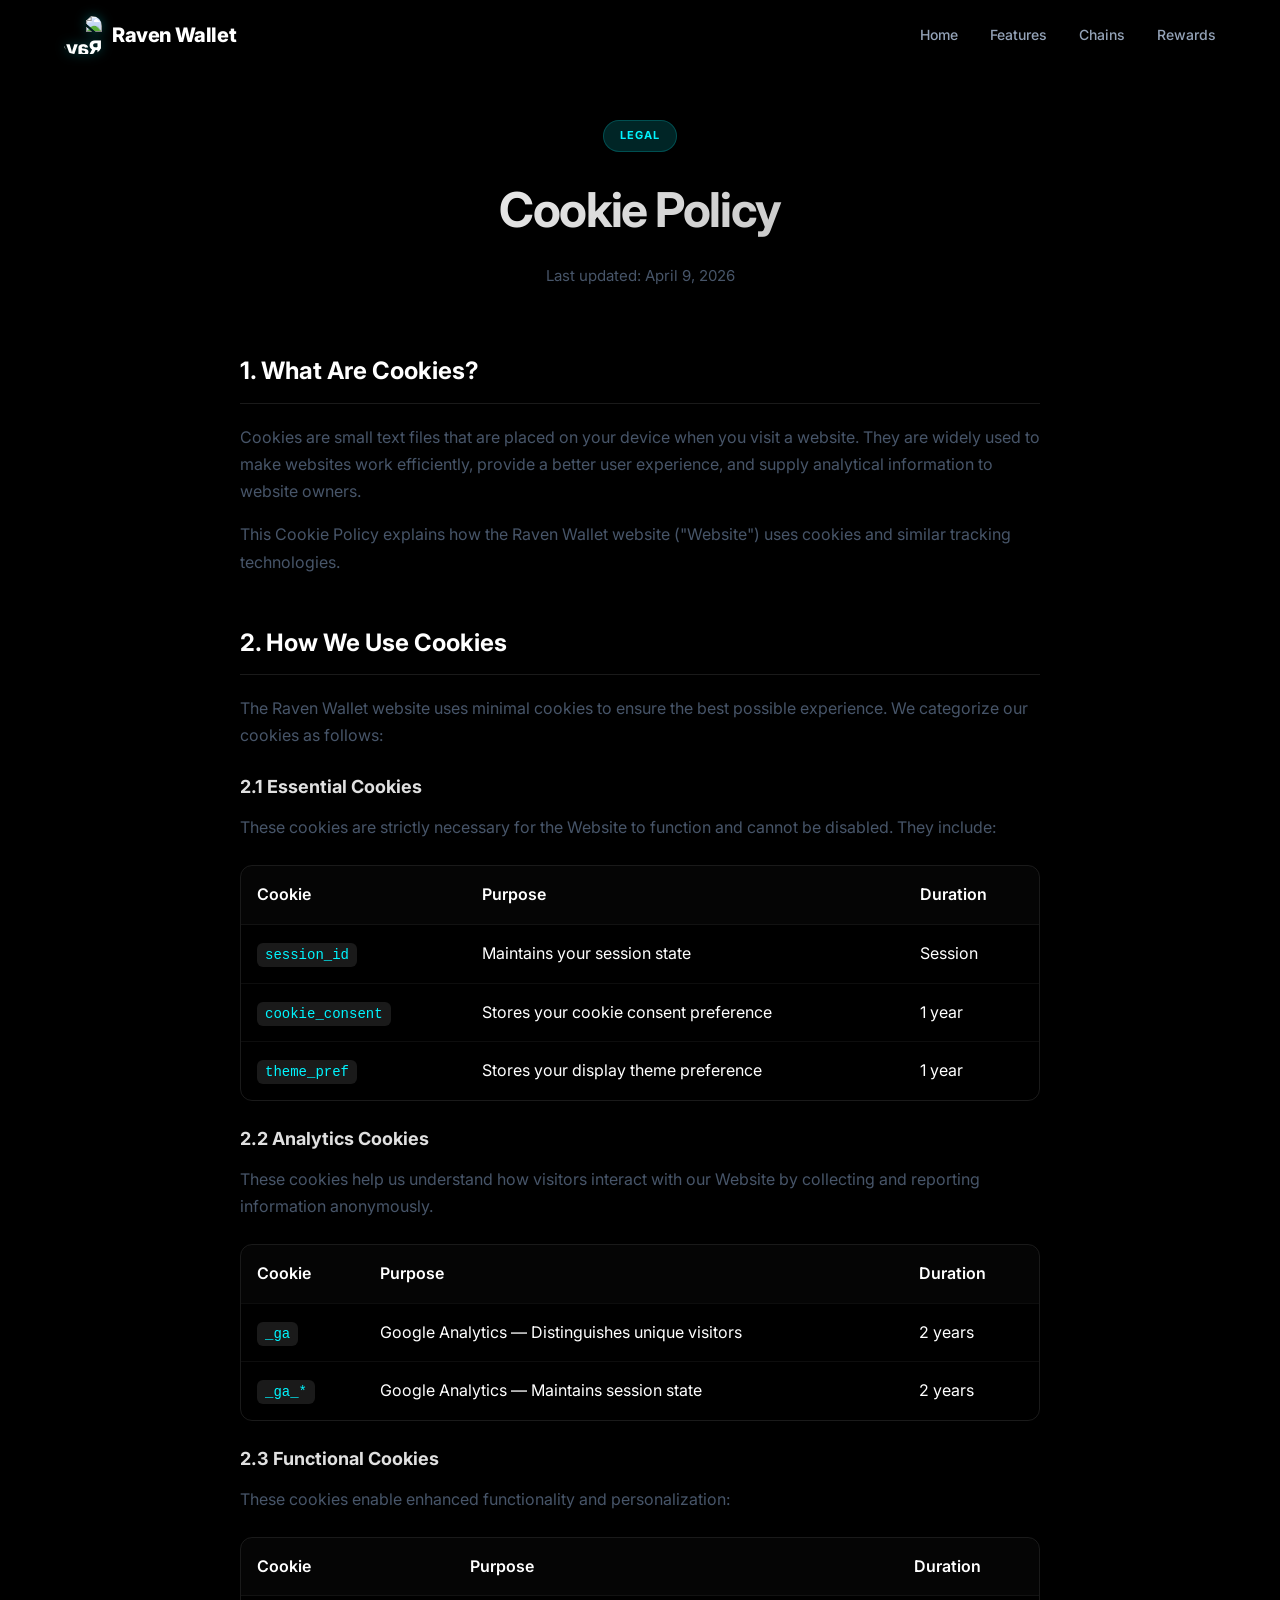
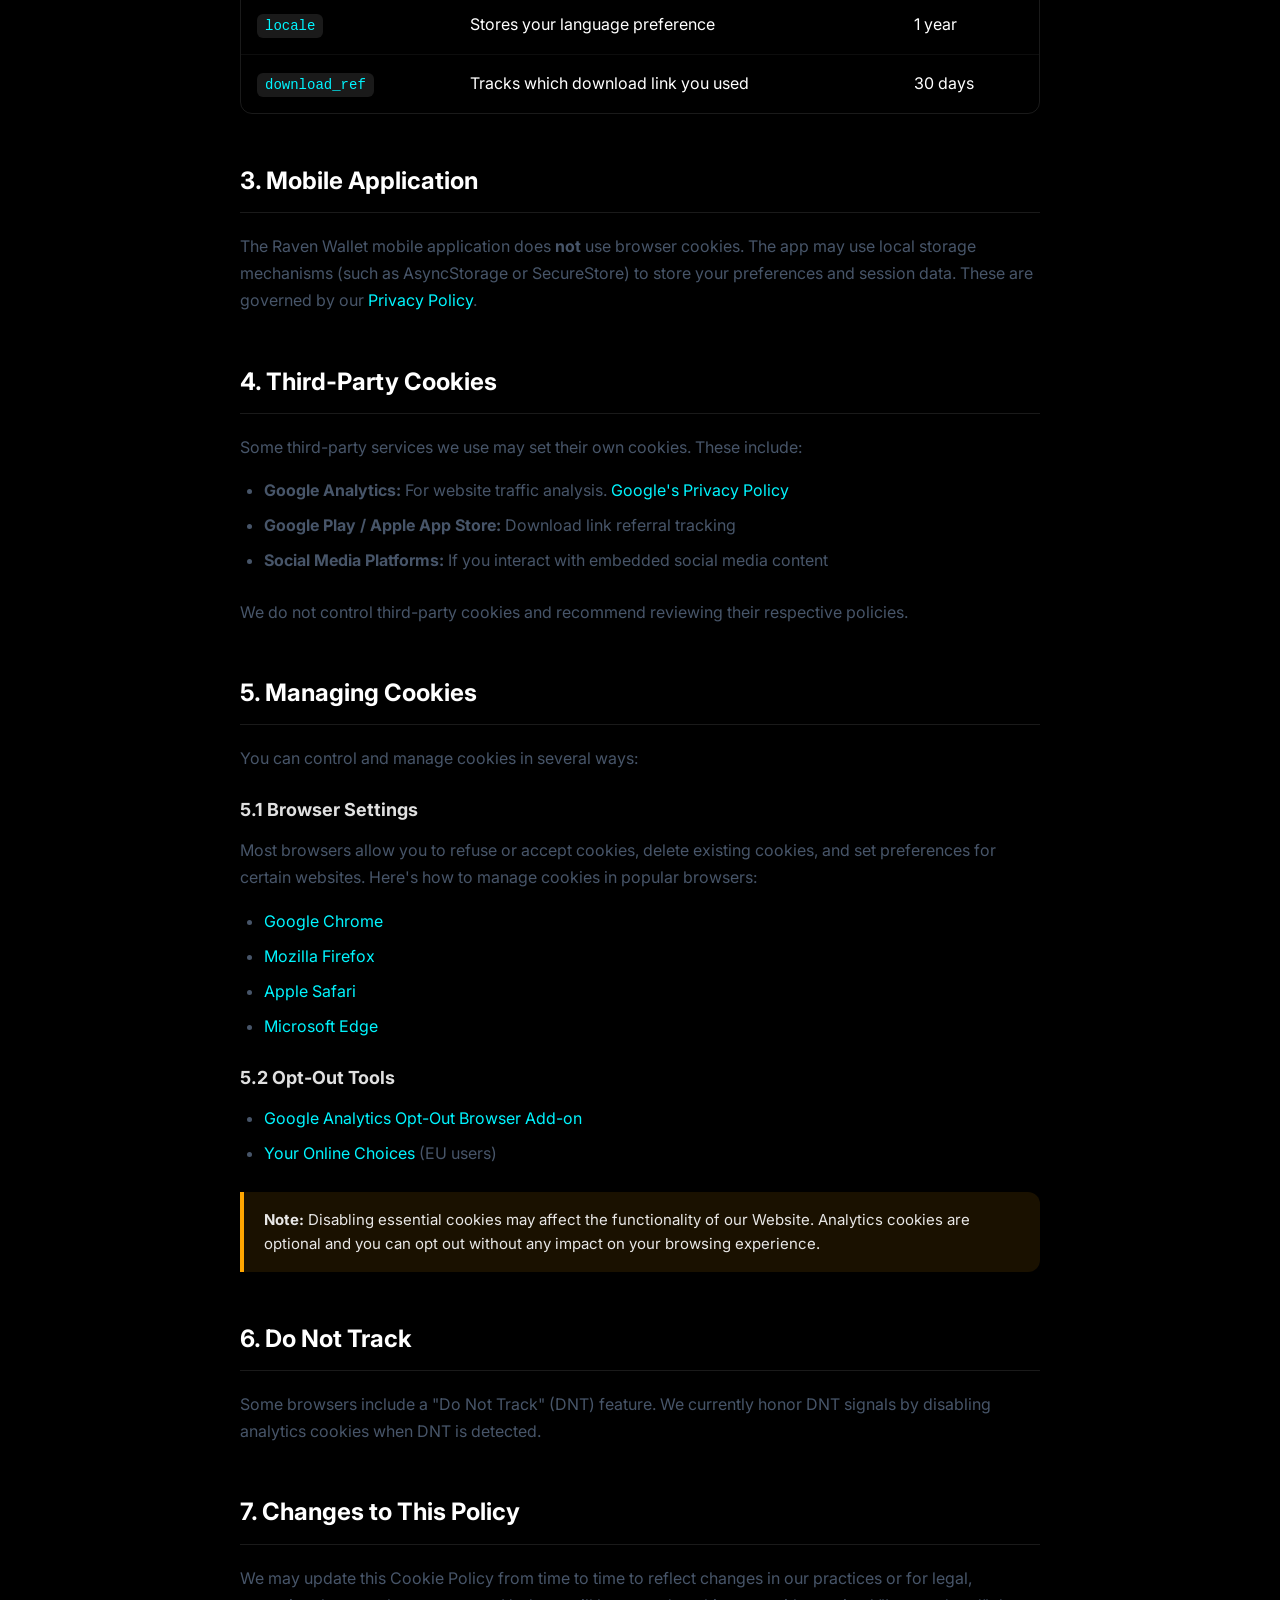
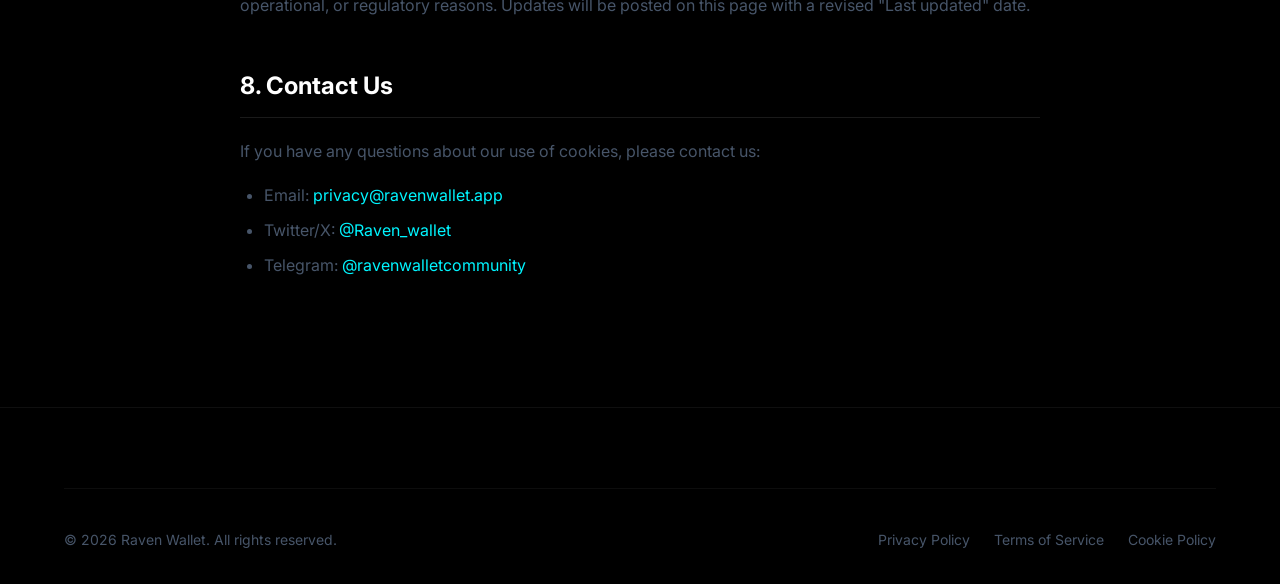
==== cookie-policy.html @ b2c4804b "site" ====
<!DOCTYPE html>
<html lang="en">
<head>
    <meta charset="UTF-8">
    <meta name="viewport" content="width=device-width, initial-scale=1.0">
    <title>Cookie Policy — Raven Wallet</title>
    <meta name="description" content="Raven Wallet Cookie Policy. Learn about how our website uses cookies and similar technologies.">
    <link rel="icon" type="image/png" href="../Raven-Wallet/assets/images/raven-app-icon.png">
    <link rel="preconnect" href="https://fonts.googleapis.com">
    <link rel="preconnect" href="https://fonts.gstatic.com" crossorigin>
    <link href="https://fonts.googleapis.com/css2?family=Inter:wght@300;400;500;600;700;800;900&display=swap" rel="stylesheet">
    <link rel="stylesheet" href="style.css">
    <link rel="stylesheet" href="legal.css">
</head>
<body>
    <nav class="nav" id="nav">
        <div class="nav-container">
            <a href="index.html" class="nav-logo">
                <img src="../Raven-Wallet/assets/images/Ravenlogo.png" alt="Raven Wallet" class="nav-logo-img">
                <span>Raven Wallet</span>
            </a>
            <div class="nav-links">
                <a href="index.html">Home</a>
                <a href="index.html#features">Features</a>
                <a href="index.html#chains">Chains</a>
                <a href="index.html#rewards">Rewards</a>
            </div>
        </div>
    </nav>

    <main class="legal-page">
        <div class="legal-container">
            <div class="legal-header">
                <span class="section-chip">LEGAL</span>
                <h1>Cookie Policy</h1>
                <p class="legal-date">Last updated: April 9, 2026</p>
            </div>

            <div class="legal-content">
                <section>
                    <h2>1. What Are Cookies?</h2>
                    <p>Cookies are small text files that are placed on your device when you visit a website. They are widely used to make websites work efficiently, provide a better user experience, and supply analytical information to website owners.</p>
                    <p>This Cookie Policy explains how the Raven Wallet website ("Website") uses cookies and similar tracking technologies.</p>
                </section>

                <section>
                    <h2>2. How We Use Cookies</h2>
                    <p>The Raven Wallet website uses minimal cookies to ensure the best possible experience. We categorize our cookies as follows:</p>

                    <h3>2.1 Essential Cookies</h3>
                    <p>These cookies are strictly necessary for the Website to function and cannot be disabled. They include:</p>
                    <div class="cookie-table">
                        <table>
                            <thead>
                                <tr>
                                    <th>Cookie</th>
                                    <th>Purpose</th>
                                    <th>Duration</th>
                                </tr>
                            </thead>
                            <tbody>
                                <tr>
                                    <td><code>session_id</code></td>
                                    <td>Maintains your session state</td>
                                    <td>Session</td>
                                </tr>
                                <tr>
                                    <td><code>cookie_consent</code></td>
                                    <td>Stores your cookie consent preference</td>
                                    <td>1 year</td>
                                </tr>
                                <tr>
                                    <td><code>theme_pref</code></td>
                                    <td>Stores your display theme preference</td>
                                    <td>1 year</td>
                                </tr>
                            </tbody>
                        </table>
                    </div>

                    <h3>2.2 Analytics Cookies</h3>
                    <p>These cookies help us understand how visitors interact with our Website by collecting and reporting information anonymously.</p>
                    <div class="cookie-table">
                        <table>
                            <thead>
                                <tr>
                                    <th>Cookie</th>
                                    <th>Purpose</th>
                                    <th>Duration</th>
                                </tr>
                            </thead>
                            <tbody>
                                <tr>
                                    <td><code>_ga</code></td>
                                    <td>Google Analytics — Distinguishes unique visitors</td>
                                    <td>2 years</td>
                                </tr>
                                <tr>
                                    <td><code>_ga_*</code></td>
                                    <td>Google Analytics — Maintains session state</td>
                                    <td>2 years</td>
                                </tr>
                            </tbody>
                        </table>
                    </div>

                    <h3>2.3 Functional Cookies</h3>
                    <p>These cookies enable enhanced functionality and personalization:</p>
                    <div class="cookie-table">
                        <table>
                            <thead>
                                <tr>
                                    <th>Cookie</th>
                                    <th>Purpose</th>
                                    <th>Duration</th>
                                </tr>
                            </thead>
                            <tbody>
                                <tr>
                                    <td><code>locale</code></td>
                                    <td>Stores your language preference</td>
                                    <td>1 year</td>
                                </tr>
                                <tr>
                                    <td><code>download_ref</code></td>
                                    <td>Tracks which download link you used</td>
                                    <td>30 days</td>
                                </tr>
                            </tbody>
                        </table>
                    </div>
                </section>

                <section>
                    <h2>3. Mobile Application</h2>
                    <p>The Raven Wallet mobile application does <strong>not</strong> use browser cookies. The app may use local storage mechanisms (such as AsyncStorage or SecureStore) to store your preferences and session data. These are governed by our <a href="privacy-policy.html">Privacy Policy</a>.</p>
                </section>

                <section>
                    <h2>4. Third-Party Cookies</h2>
                    <p>Some third-party services we use may set their own cookies. These include:</p>
                    <ul>
                        <li><strong>Google Analytics:</strong> For website traffic analysis. <a href="https://policies.google.com/privacy" target="_blank" rel="noopener">Google's Privacy Policy</a></li>
                        <li><strong>Google Play / Apple App Store:</strong> Download link referral tracking</li>
                        <li><strong>Social Media Platforms:</strong> If you interact with embedded social media content</li>
                    </ul>
                    <p>We do not control third-party cookies and recommend reviewing their respective policies.</p>
                </section>

                <section>
                    <h2>5. Managing Cookies</h2>
                    <p>You can control and manage cookies in several ways:</p>

                    <h3>5.1 Browser Settings</h3>
                    <p>Most browsers allow you to refuse or accept cookies, delete existing cookies, and set preferences for certain websites. Here's how to manage cookies in popular browsers:</p>
                    <ul>
                        <li><a href="https://support.google.com/chrome/answer/95647" target="_blank" rel="noopener">Google Chrome</a></li>
                        <li><a href="https://support.mozilla.org/en-US/kb/cookies-information-websites-store-on-your-computer" target="_blank" rel="noopener">Mozilla Firefox</a></li>
                        <li><a href="https://support.apple.com/guide/safari/manage-cookies-sfri11471/mac" target="_blank" rel="noopener">Apple Safari</a></li>
                        <li><a href="https://support.microsoft.com/en-us/microsoft-edge/manage-cookies-in-microsoft-edge-168dab11-0753-043d-7c16-ede5947fc64d" target="_blank" rel="noopener">Microsoft Edge</a></li>
                    </ul>

                    <h3>5.2 Opt-Out Tools</h3>
                    <ul>
                        <li><a href="https://tools.google.com/dlpage/gaoptout" target="_blank" rel="noopener">Google Analytics Opt-Out Browser Add-on</a></li>
                        <li><a href="https://www.youronlinechoices.com/" target="_blank" rel="noopener">Your Online Choices</a> (EU users)</li>
                    </ul>

                    <div class="legal-warning">
                        <strong>Note:</strong> Disabling essential cookies may affect the functionality of our Website. Analytics cookies are optional and you can opt out without any impact on your browsing experience.
                    </div>
                </section>

                <section>
                    <h2>6. Do Not Track</h2>
                    <p>Some browsers include a "Do Not Track" (DNT) feature. We currently honor DNT signals by disabling analytics cookies when DNT is detected.</p>
                </section>

                <section>
                    <h2>7. Changes to This Policy</h2>
                    <p>We may update this Cookie Policy from time to time to reflect changes in our practices or for legal, operational, or regulatory reasons. Updates will be posted on this page with a revised "Last updated" date.</p>
                </section>

                <section>
                    <h2>8. Contact Us</h2>
                    <p>If you have any questions about our use of cookies, please contact us:</p>
                    <ul>
                        <li>Email: <a href="mailto:privacy@ravenwallet.app">privacy@ravenwallet.app</a></li>
                        <li>Twitter/X: <a href="https://x.com/Raven_wallet" target="_blank">@Raven_wallet</a></li>
                        <li>Telegram: <a href="https://t.me/ravenwalletcommunity" target="_blank">@ravenwalletcommunity</a></li>
                    </ul>
                </section>
            </div>
        </div>
    </main>

    <footer class="footer">
        <div class="section-container">
            <div class="legal-footer">
                <p>&copy; 2026 Raven Wallet. All rights reserved.</p>
                <div class="legal-footer-links">
                    <a href="privacy-policy.html">Privacy Policy</a>
                    <a href="terms-of-service.html">Terms of Service</a>
                    <a href="cookie-policy.html">Cookie Policy</a>
                </div>
            </div>
        </div>
    </footer>
</body>
</html>
---- style.css ----
/* ═══════════════════════════════════════════════════════════════
   RAVEN WALLET — Premium Website Stylesheet
   Theme: Cyber Raven (Obsidian + Neon Cyan)
   ═══════════════════════════════════════════════════════════════ */

/* ── DESIGN TOKENS ─────────────────────────────────────────── */
:root {
    --bg-void: #000000;
    --bg-obsidian: #050505;
    --bg-surface: #0B0B0C;
    --bg-card: rgba(15, 15, 15, 0.6);
    --bg-card-hover: rgba(20, 20, 22, 0.8);
    --primary: #00F5FF;
    --primary-dim: rgba(0, 245, 255, 0.15);
    --primary-glow: rgba(0, 245, 255, 0.4);
    --secondary: #A060FF;
    --secondary-dim: rgba(160, 96, 255, 0.15);
    --success: #00FFCC;
    --error: #FF0055;
    --warning: #FFCC00;
    --text-primary: #FFFFFF;
    --text-secondary: #94A3B8;
    --text-muted: #475569;
    --border: rgba(255, 255, 255, 0.06);
    --border-hover: rgba(255, 255, 255, 0.12);
    --border-primary: rgba(0, 245, 255, 0.2);
    --card-shadow: 0 20px 40px rgba(0, 0, 0, 0.4);
    --card-shadow-hover: 0 30px 60px rgba(0, 0, 0, 0.6);
    --radius-sm: 10px;
    --radius-md: 14px;
    --radius-lg: 18px;
    --radius-xl: 24px;
    --radius-2xl: 32px;
    --font: 'Inter', -apple-system, BlinkMacSystemFont, sans-serif;
    --transition: 0.4s cubic-bezier(0.16, 1, 0.3, 1);
    --transition-fast: 0.2s cubic-bezier(0.16, 1, 0.3, 1);
}

/* ── RESET & BASE ──────────────────────────────────────────── */
*, *::before, *::after {
    margin: 0;
    padding: 0;
    box-sizing: border-box;
}

html {
    scroll-behavior: smooth;
    font-size: 16px;
    -webkit-font-smoothing: antialiased;
    -moz-osx-font-smoothing: grayscale;
}

body {
    font-family: var(--font);
    background: var(--bg-void);
    color: var(--text-primary);
    overflow-x: hidden;
    line-height: 1.6;
}

a {
    color: inherit;
    text-decoration: none;
}

img {
    max-width: 100%;
    display: block;
}

/* ── UTILITIES ─────────────────────────────────────────────── */
.gradient-text {
    background: linear-gradient(135deg, var(--primary) 0%, var(--secondary) 100%);
    -webkit-background-clip: text;
    -webkit-text-fill-color: transparent;
    background-clip: text;
}

.section-container {
    max-width: 1200px;
    margin: 0 auto;
    padding: 0 24px;
}

/* ── BUTTONS ───────────────────────────────────────────────── */
.btn {
    display: inline-flex;
    align-items: center;
    gap: 10px;
    font-family: var(--font);
    font-weight: 600;
    border: none;
    cursor: pointer;
    transition: var(--transition);
    border-radius: var(--radius-lg);
    white-space: nowrap;
}

.btn-primary {
    background: linear-gradient(135deg, var(--primary), #00B2FF);
    color: #000;
    padding: 14px 28px;
    font-size: 15px;
    box-shadow: 0 0 20px rgba(0, 245, 255, 0.2), 0 4px 12px rgba(0, 0, 0, 0.3);
}
.btn-primary:hover {
    box-shadow: 0 0 40px rgba(0, 245, 255, 0.35), 0 8px 24px rgba(0, 0, 0, 0.4);
    transform: translateY(-2px);
}

.btn-ghost {
    background: rgba(255, 255, 255, 0.05);
    color: var(--text-primary);
    padding: 14px 28px;
    font-size: 15px;
    border: 1px solid var(--border);
}
.btn-ghost:hover {
    background: rgba(255, 255, 255, 0.1);
    border-color: var(--border-hover);
    transform: translateY(-2px);
}

.btn-lg { padding: 16px 32px; font-size: 16px; }
.btn-xl { padding: 18px 40px; font-size: 17px; border-radius: var(--radius-xl); }

/* ── STORE BADGES ─────────────────────────────────────────── */
.store-badge {
    display: inline-flex;
    position: relative;
    transition: var(--transition);
    border-radius: 12px;
    overflow: visible;
}
.store-badge:hover {
    transform: translateY(-3px);
    filter: brightness(1.1);
}
.store-badge-img {
    height: 52px;
    width: auto;
    border-radius: 8px;
}
.store-badge-img.store-badge-lg {
    height: 60px;
}
.store-badge-disabled {
    position: relative;
    opacity: 0.5;
    pointer-events: none;
}
.coming-soon-label {
    position: absolute;
    top: -10px;
    right: -10px;
    background: linear-gradient(135deg, var(--primary), var(--secondary));
    color: #000;
    font-size: 9px;
    font-weight: 800;
    letter-spacing: 0.05em;
    padding: 3px 8px;
    border-radius: 6px;
    white-space: nowrap;
    box-shadow: 0 2px 8px rgba(0, 245, 255, 0.3);
}

/* ── NAVIGATION ────────────────────────────────────────────── */
.nav {
    position: fixed;
    top: 0;
    left: 0;
    right: 0;
    z-index: 1000;
    padding: 16px 0;
    transition: var(--transition);
}
.nav.scrolled {
    background: rgba(5, 5, 5, 0.85);
    backdrop-filter: blur(20px);
    -webkit-backdrop-filter: blur(20px);
    border-bottom: 1px solid var(--border);
    padding: 12px 0;
}
.nav-container {
    max-width: 1200px;
    margin: 0 auto;
    padding: 0 24px;
    display: flex;
    align-items: center;
    justify-content: space-between;
}
.nav-logo {
    display: flex;
    align-items: center;
    gap: 10px;
    font-weight: 800;
    font-size: 20px;
    letter-spacing: -0.02em;
}
.testimonial-avatar {
    width: 44px;
    height: 44px;
    border-radius: 12px;
    background: linear-gradient(135deg, var(--primary), var(--secondary));
    display: flex;
    align-items: center;
    justify-content: center;
    font-weight: 700;
    font-size: 18px;
    flex-shrink: 0;
}
.testimonial-avatar-img {
    width: 44px;
    height: 44px;
    border-radius: 12px;
    object-fit: cover;
    flex-shrink: 0;
    border: 2px solid rgba(0, 245, 255, 0.2);
}
.nav-logo-icon {
    width: 36px;
    height: 36px;
    border-radius: 10px;
    background: linear-gradient(135deg, var(--primary), var(--secondary));
    display: flex;
    align-items: center;
    justify-content: center;
    font-weight: 900;
    font-size: 16px;
    color: #000;
}
.nav-links {
    display: flex;
    align-items: center;
    gap: 32px;
}
.nav-links a {
    font-size: 14px;
    font-weight: 500;
    color: var(--text-secondary);
    transition: var(--transition-fast);
    position: relative;
}
.nav-links a:hover {
    color: var(--text-primary);
}
.nav-links a::after {
    content: '';
    position: absolute;
    bottom: -4px;
    left: 0;
    width: 0;
    height: 2px;
    background: var(--primary);
    transition: var(--transition);
    border-radius: 1px;
}
.nav-links a:hover::after {
    width: 100%;
}
.nav-actions {
    display: flex;
    align-items: center;
    gap: 16px;
}
.nav-toggle {
    display: none;
    flex-direction: column;
    gap: 5px;
    background: none;
    border: none;
    cursor: pointer;
    padding: 4px;
}
.nav-toggle span {
    width: 22px;
    height: 2px;
    background: var(--text-primary);
    border-radius: 2px;
    transition: var(--transition-fast);
}

/* ── HERO ──────────────────────────────────────────────────── */
.hero {
    position: relative;
    min-height: 100vh;
    display: flex;
    align-items: center;
    padding: 120px 0 80px;
    overflow: hidden;
}
.hero-bg {
    position: absolute;
    inset: 0;
    pointer-events: none;
}
.hero-glow {
    position: absolute;
    border-radius: 50%;
    filter: blur(120px);
    animation: glow-pulse 6s ease-in-out infinite alternate;
}
.hero-glow-1 {
    width: 600px;
    height: 600px;
    background: rgba(0, 245, 255, 0.08);
    top: -200px;
    right: 10%;
}
.hero-glow-2 {
    width: 400px;
    height: 400px;
    background: rgba(160, 96, 255, 0.06);
    bottom: -100px;
    left: 10%;
    animation-delay: 3s;
}
.hero-grid {
    position: absolute;
    inset: 0;
    background-image:
        linear-gradient(rgba(255,255,255,0.02) 1px, transparent 1px),
        linear-gradient(90deg, rgba(255,255,255,0.02) 1px, transparent 1px);
    background-size: 60px 60px;
    mask-image: radial-gradient(ellipse 80% 60% at 50% 40%, black, transparent);
    -webkit-mask-image: radial-gradient(ellipse 80% 60% at 50% 40%, black, transparent);
}
.hero-container {
    max-width: 1200px;
    margin: 0 auto;
    padding: 0 24px;
    display: grid;
    grid-template-columns: 1fr 1fr;
    gap: 60px;
    align-items: center;
}
.hero-badge {
    display: inline-flex;
    align-items: center;
    gap: 8px;
    padding: 8px 16px 8px 12px;
    background: var(--primary-dim);
    border: 1px solid var(--border-primary);
    border-radius: 100px;
    font-size: 13px;
    font-weight: 600;
    color: var(--primary);
    margin-bottom: 24px;
    animation: fade-in-up 0.8s ease-out;
}
.badge-dot {
    width: 7px;
    height: 7px;
    border-radius: 50%;
    background: var(--primary);
    animation: pulse-dot 2s ease-in-out infinite;
}
.hero-title {
    font-size: clamp(40px, 5.5vw, 72px);
    font-weight: 900;
    line-height: 1.05;
    letter-spacing: -0.03em;
    margin-bottom: 24px;
    animation: fade-in-up 0.8s ease-out 0.1s both;
}
.hero-subtitle {
    font-size: 18px;
    color: var(--text-secondary);
    line-height: 1.7;
    max-width: 500px;
    margin-bottom: 36px;
    animation: fade-in-up 0.8s ease-out 0.2s both;
}
.hero-buttons {
    display: flex;
    gap: 16px;
    flex-wrap: wrap;
    margin-bottom: 48px;
    animation: fade-in-up 0.8s ease-out 0.3s both;
}
.hero-stats-row {
    display: flex;
    align-items: center;
    gap: 32px;
    animation: fade-in-up 0.8s ease-out 0.4s both;
}
.hero-stat-value {
    font-size: 28px;
    font-weight: 800;
    letter-spacing: -0.02em;
}
.hero-stat-suffix {
    font-size: 20px;
    font-weight: 700;
    color: var(--primary);
    margin-left: 2px;
}
.hero-stat-label {
    display: block;
    font-size: 13px;
    color: var(--text-muted);
    margin-top: 4px;
}
.hero-stat-divider {
    width: 1px;
    height: 40px;
    background: var(--border);
}

/* ── PHONE MOCKUP ──────────────────────────────────────────── */
.hero-visual {
    position: relative;
    display: flex;
    justify-content: center;
    animation: fade-in-up 1s ease-out 0.3s both;
}
.phone-mockup {
    width: 300px;
    height: 620px;
    background: #0B0B0C;
    border-radius: 44px;
    border: 2px solid rgba(255,255,255,0.08);
    box-shadow:
        0 0 0 1px rgba(0,0,0,0.5),
        0 40px 80px -20px rgba(0,0,0,0.8),
        0 0 60px rgba(0, 245, 255, 0.08);
    overflow: hidden;
    position: relative;
    z-index: 2;
}
.phone-notch {
    position: absolute;
    top: 10px;
    left: 50%;
    transform: translateX(-50%);
    width: 100px;
    height: 28px;
    background: #000;
    border-radius: 0 0 18px 18px;
    z-index: 10;
}
.phone-screen {
    width: 100%;
    height: 100%;
    padding: 48px 16px 16px;
    overflow: hidden;
}
.screenshot-screen {
    padding: 0;
    display: flex;
    align-items: center;
    justify-content: center;
}
.phone-screenshot {
    width: 100%;
    height: 100%;
    object-fit: cover;
    border-radius: 42px;
}
.mock-app {
    height: 100%;
}
.mock-header {
    text-align: center;
    padding: 12px 0 20px;
}
.mock-greeting {
    font-size: 12px;
    color: var(--text-muted);
    margin-bottom: 8px;
}
.mock-balance-label {
    font-size: 11px;
    color: var(--text-secondary);
    margin-bottom: 4px;
    text-transform: uppercase;
    letter-spacing: 0.08em;
}
.mock-balance {
    font-size: 32px;
    font-weight: 900;
    letter-spacing: -0.02em;
}
.mock-balance span {
    font-size: 20px;
    color: var(--text-secondary);
}
.mock-change {
    font-size: 13px;
    font-weight: 600;
    margin-top: 6px;
}
.mock-change.positive {
    color: var(--success);
}
.mock-actions {
    display: grid;
    grid-template-columns: repeat(4, 1fr);
    gap: 8px;
    margin: 16px 0;
}
.mock-action {
    display: flex;
    flex-direction: column;
    align-items: center;
    gap: 6px;
    font-size: 11px;
    color: var(--text-secondary);
}
.mock-action-icon {
    width: 44px;
    height: 44px;
    border-radius: 14px;
    background: rgba(255,255,255,0.05);
    border: 1px solid var(--border);
    display: flex;
    align-items: center;
    justify-content: center;
    font-size: 16px;
}
.mock-assets-header {
    display: flex;
    justify-content: space-between;
    align-items: center;
    font-size: 14px;
    font-weight: 700;
    margin: 16px 0 10px;
}
.mock-see-all {
    font-size: 12px;
    color: var(--primary);
    font-weight: 500;
}
.mock-asset {
    display: flex;
    align-items: center;
    gap: 10px;
    padding: 10px;
    border-radius: var(--radius-md);
    background: rgba(255,255,255,0.02);
    margin-bottom: 6px;
}
.mock-asset-icon {
    width: 36px;
    height: 36px;
    border-radius: 10px;
    display: flex;
    align-items: center;
    justify-content: center;
    font-weight: 800;
    font-size: 14px;
    color: #000;
}
.mock-asset-icon.eth { background: #627EEA; }
.mock-asset-icon.sol { background: linear-gradient(135deg, #9945FF, #14F195); }
.mock-asset-icon.ton { background: #0098EA; }
.mock-asset-icon.sui { background: #4DA2FF; }
.mock-asset-info {
    flex: 1;
    display: flex;
    flex-direction: column;
    gap: 2px;
}
.mock-asset-name {
    font-size: 13px;
    font-weight: 600;
}
.mock-asset-chain {
    font-size: 11px;
    color: var(--text-muted);
}
.mock-asset-values {
    text-align: right;
    display: flex;
    flex-direction: column;
    gap: 2px;
}
.mock-asset-amount {
    font-size: 13px;
    font-weight: 600;
}
.mock-asset-qty {
    font-size: 11px;
    color: var(--text-muted);
}

/* Floating chain orbs */
.floating-chain {
    position: absolute;
    z-index: 1;
    animation: float 6s ease-in-out infinite;
}
.chain-orb {
    width: 48px;
    height: 48px;
    border-radius: 14px;
    display: flex;
    align-items: center;
    justify-content: center;
    font-weight: 800;
    font-size: 18px;
    color: #000;
    box-shadow: 0 8px 24px rgba(0,0,0,0.4);
    backdrop-filter: blur(10px);
}
.chain-orb.ton { background: rgba(0, 152, 234, 0.9); }
.chain-orb.sol { background: linear-gradient(135deg, #9945FF, #14F195); }
.chain-orb.sui { background: rgba(77, 162, 255, 0.9); }
.chain-orb.eth { background: rgba(98, 126, 234, 0.9); }
.chain-orb.bnb { background: rgba(243, 186, 47, 0.9); color: #000; }

.chain-1 { top: 15%; left: -10%; animation-delay: 0s; }
.chain-2 { top: 40%; right: -8%; animation-delay: 1.5s; }
.chain-3 { bottom: 25%; left: -5%; animation-delay: 3s; }
.chain-4 { top: 8%; right: 5%; animation-delay: 0.8s; }
.chain-5 { bottom: 10%; right: -10%; animation-delay: 2.2s; }

/* ── CHAINS MARQUEE ────────────────────────────────────────── */
.chains-marquee {
    padding: 32px 0;
    border-top: 1px solid var(--border);
    border-bottom: 1px solid var(--border);
    overflow: hidden;
    background: rgba(5, 5, 5, 0.5);
}
.marquee-track {
    overflow: hidden;
    position: relative;
}
.marquee-content {
    display: flex;
    align-items: center;
    gap: 24px;
    animation: marquee 40s linear infinite;
    width: max-content;
}
.chain-tag {
    font-size: 15px;
    font-weight: 600;
    color: var(--text-muted);
    white-space: nowrap;
    transition: var(--transition-fast);
}
.chain-dot {
    width: 4px;
    height: 4px;
    border-radius: 50%;
    background: var(--primary);
    opacity: 0.4;
    flex-shrink: 0;
}

/* ── SECTIONS COMMON ───────────────────────────────────────── */
.section-header {
    text-align: center;
    margin-bottom: 64px;
}
.section-chip {
    display: inline-block;
    padding: 6px 16px;
    background: var(--primary-dim);
    border: 1px solid var(--border-primary);
    border-radius: 100px;
    font-size: 11px;
    font-weight: 700;
    letter-spacing: 0.1em;
    color: var(--primary);
    margin-bottom: 20px;
}
.section-title {
    font-size: clamp(32px, 4vw, 52px);
    font-weight: 900;
    line-height: 1.1;
    letter-spacing: -0.03em;
    margin-bottom: 16px;
}
.section-subtitle {
    font-size: 17px;
    color: var(--text-secondary);
    max-width: 560px;
    margin: 0 auto;
    line-height: 1.7;
}

/* ── FEATURES BENTO GRID ──────────────────────────────────── */
.features {
    padding: 120px 0;
    position: relative;
}
.bento-grid {
    display: grid;
    grid-template-columns: 1fr 1fr;
    gap: 20px;
}
.bento-card {
    background: var(--bg-card);
    border: 1px solid var(--border);
    border-radius: var(--radius-xl);
    padding: 36px;
    overflow: hidden;
    transition: var(--transition);
    position: relative;
}
.bento-card::before {
    content: '';
    position: absolute;
    top: 0;
    left: 0;
    right: 0;
    height: 1px;
    background: linear-gradient(90deg, transparent, var(--primary), transparent);
    opacity: 0;
    transition: var(--transition);
}
.bento-card:hover {
    background: var(--bg-card-hover);
    border-color: var(--border-hover);
    box-shadow: var(--card-shadow-hover);
    transform: translateY(-4px);
}
.bento-card:hover::before {
    opacity: 0.5;
}
.bento-wide {
    grid-column: span 2;
    display: grid;
    grid-template-columns: 1fr 1fr;
    gap: 40px;
    align-items: center;
}
.bento-reverse {
    direction: rtl;
}
.bento-reverse > * {
    direction: ltr;
}
.bento-chip {
    display: inline-block;
    padding: 4px 12px;
    background: var(--primary-dim);
    border-radius: 6px;
    font-size: 10px;
    font-weight: 700;
    letter-spacing: 0.1em;
    color: var(--primary);
    margin-bottom: 16px;
}
.security-chip {
    background: rgba(0, 255, 204, 0.1);
    color: var(--success);
}
.bento-title {
    font-size: 28px;
    font-weight: 800;
    letter-spacing: -0.02em;
    line-height: 1.15;
    margin-bottom: 14px;
}
.bento-desc {
    font-size: 15px;
    color: var(--text-secondary);
    line-height: 1.7;
    margin-bottom: 20px;
}
.bento-tags {
    display: flex;
    flex-wrap: wrap;
    gap: 8px;
}
.bento-tags span {
    padding: 6px 12px;
    background: rgba(255,255,255,0.04);
    border: 1px solid var(--border);
    border-radius: 8px;
    font-size: 12px;
    font-weight: 500;
    color: var(--text-secondary);
}

/* Bento visual mocks */
.bento-visual {
    display: flex;
    justify-content: center;
    align-items: center;
}
.bento-mock {
    width: 100%;
    max-width: 320px;
    background: rgba(0,0,0,0.4);
    border: 1px solid var(--border);
    border-radius: var(--radius-lg);
    padding: 20px;
    transform: rotate(-3deg);
    transition: var(--transition);
    box-shadow: -15px 15px 40px rgba(0,0,0,0.6);
}
.bento-card:hover .bento-mock {
    transform: rotate(-1deg) scale(1.03);
}
.bm-header {
    display: flex;
    justify-content: space-between;
    align-items: center;
    margin-bottom: 16px;
}
.bm-balance {
    font-size: 22px;
    font-weight: 800;
}
.bm-change {
    font-size: 13px;
    font-weight: 600;
    color: var(--success);
    background: rgba(0,255,204,0.1);
    padding: 4px 10px;
    border-radius: 8px;
}
.bm-chart {
    margin-bottom: 16px;
}
.bm-chart svg {
    width: 100%;
    height: 60px;
}
.bm-assets {
    display: flex;
    flex-direction: column;
    gap: 8px;
}
.bm-asset {
    display: flex;
    align-items: center;
    justify-content: space-between;
    padding: 8px 12px;
    background: rgba(255,255,255,0.02);
    border-radius: 10px;
    font-size: 13px;
    font-weight: 500;
}
.bm-dot {
    width: 8px;
    height: 8px;
    border-radius: 50%;
}
.bm-dot.eth { background: #627EEA; }
.bm-dot.sol { background: #14F195; }
.bm-dot.ton { background: #0098EA; }

/* Token list mock */
.bento-visual-sm {
    margin-top: 20px;
}
.token-list {
    display: flex;
    flex-direction: column;
    gap: 10px;
}
.token-item {
    display: flex;
    align-items: center;
    gap: 12px;
    padding: 12px;
    background: rgba(255,255,255,0.02);
    border: 1px solid var(--border);
    border-radius: var(--radius-md);
    transition: var(--transition-fast);
}
.token-item:hover {
    background: rgba(255,255,255,0.05);
}
.token-icon {
    width: 36px;
    height: 36px;
    border-radius: 10px;
    background: rgba(255,255,255,0.05);
    display: flex;
    align-items: center;
    justify-content: center;
    font-size: 18px;
}
.token-icon.hot {
    background: rgba(255, 0, 85, 0.15);
}
.token-info {
    flex: 1;
    display: flex;
    justify-content: space-between;
    align-items: center;
    font-weight: 600;
    font-size: 14px;
}
.token-gain {
    color: var(--success);
    font-size: 13px;
}

/* Reward display mock */
.reward-display {
    text-align: center;
    padding: 20px;
    background: rgba(160, 96, 255, 0.05);
    border: 1px solid rgba(160, 96, 255, 0.15);
    border-radius: var(--radius-lg);
}
.reward-amount {
    font-size: 28px;
    font-weight: 900;
    margin-bottom: 16px;
}
.reward-amount span {
    font-size: 16px;
    color: var(--secondary);
    font-weight: 600;
}
.reward-bar {
    height: 6px;
    background: rgba(255,255,255,0.06);
    border-radius: 3px;
    overflow: hidden;
    margin-bottom: 10px;
}
.reward-fill {
    height: 100%;
    background: linear-gradient(90deg, var(--secondary), var(--primary));
    border-radius: 3px;
    transition: width 1.5s ease-in-out;
}
.reward-label {
    font-size: 12px;
    color: var(--text-muted);
}

/* Credit card mock */
.credit-card-mock {
    width: 280px;
    height: 175px;
    background: linear-gradient(135deg, #0A1628, #162850, #1A3A6C);
    border-radius: var(--radius-lg);
    padding: 24px;
    position: relative;
    overflow: hidden;
    box-shadow: -15px 15px 40px rgba(0,0,0,0.6);
    transform: rotate(3deg);
    transition: var(--transition);
}
.bento-card:hover .credit-card-mock {
    transform: rotate(1deg) scale(1.03);
}
.credit-card-mock::before {
    content: '';
    position: absolute;
    top: -50%;
    right: -50%;
    width: 200%;
    height: 200%;
    background: radial-gradient(circle at 30% 50%, rgba(0,245,255,0.1), transparent 50%);
}
.cc-chip {
    width: 36px;
    height: 28px;
    background: linear-gradient(135deg, #D4AF37, #F2D06B);
    border-radius: 5px;
    margin-bottom: 24px;
}
.cc-number {
    font-size: 16px;
    font-weight: 500;
    letter-spacing: 0.15em;
    margin-bottom: 20px;
    color: rgba(255,255,255,0.8);
}
.cc-bottom {
    display: flex;
    justify-content: space-between;
    align-items: center;
}
.cc-holder {
    font-size: 11px;
    font-weight: 600;
    letter-spacing: 0.1em;
    color: rgba(255,255,255,0.6);
}
.cc-expiry {
    font-size: 12px;
    color: rgba(255,255,255,0.6);
}
.cc-logo {
    position: absolute;
    top: 24px;
    right: 24px;
    font-size: 14px;
    font-weight: 900;
    letter-spacing: 0.1em;
    color: var(--primary);
}

/* Security mock */
.security-mock {
    display: flex;
    align-items: center;
    gap: 24px;
    background: rgba(0,0,0,0.3);
    border: 1px solid var(--border);
    border-radius: var(--radius-lg);
    padding: 24px;
    max-width: 360px;
    transform: rotate(-2deg);
    transition: var(--transition);
    box-shadow: -10px 10px 30px rgba(0,0,0,0.5);
}
.bento-card:hover .security-mock {
    transform: rotate(0deg) scale(1.02);
}
.sec-score-ring {
    position: relative;
    width: 90px;
    height: 90px;
    flex-shrink: 0;
}
.sec-score-ring svg {
    width: 100%;
    height: 100%;
}
.sec-score-value {
    position: absolute;
    top: 50%;
    left: 50%;
    transform: translate(-50%, -50%);
    font-size: 24px;
    font-weight: 900;
    color: var(--success);
}
.sec-checks {
    display: flex;
    flex-direction: column;
    gap: 8px;
}
.sec-check {
    display: flex;
    align-items: center;
    gap: 8px;
    font-size: 12px;
    color: var(--text-secondary);
}
.sec-check span:first-child {
    width: 20px;
    height: 20px;
    border-radius: 6px;
    display: flex;
    align-items: center;
    justify-content: center;
    font-size: 11px;
    font-weight: 700;
    flex-shrink: 0;
}
.sec-check.pass span:first-child {
    background: rgba(0, 255, 204, 0.1);
    color: var(--success);
}
.sec-check.warn span:first-child {
    background: rgba(255, 204, 0, 0.1);
    color: var(--warning);
}

/* ── CHAIN GRID ────────────────────────────────────────────── */
.chains-section {
    padding: 120px 0;
}
.chain-grid {
    display: grid;
    grid-template-columns: repeat(auto-fill, minmax(140px, 1fr));
    gap: 16px;
}
.chain-card {
    display: flex;
    flex-direction: column;
    align-items: center;
    gap: 12px;
    padding: 28px 16px;
    background: var(--bg-card);
    border: 1px solid var(--border);
    border-radius: var(--radius-lg);
    transition: var(--transition);
    cursor: default;
}
.chain-card:hover {
    transform: translateY(-6px);
    border-color: var(--border-hover);
    background: var(--bg-card-hover);
    box-shadow: 0 20px 40px rgba(0,0,0,0.4);
}
.chain-card span {
    font-size: 13px;
    font-weight: 600;
    color: var(--text-secondary);
}
.chain-icon {
    width: 48px;
    height: 48px;
    border-radius: 14px;
    display: flex;
    align-items: center;
    justify-content: center;
    font-weight: 800;
    font-size: 20px;
    color: #fff;
}
.eth-bg { background: linear-gradient(135deg, #627EEA, #3C5FD5); }
.sol-bg { background: linear-gradient(135deg, #9945FF, #14F195); }
.ton-bg { background: linear-gradient(135deg, #0098EA, #0076B8); }
.sui-bg { background: linear-gradient(135deg, #4DA2FF, #3B7BDB); }
.base-bg { background: linear-gradient(135deg, #0052FF, #003DC1); }
.arb-bg { background: linear-gradient(135deg, #28A0F0, #1E7BC0); }
.poly-bg { background: linear-gradient(135deg, #8247E5, #6339B3); }
.bnb-bg { background: linear-gradient(135deg, #F3BA2F, #D4A017); color: #000; }
.op-bg { background: linear-gradient(135deg, #FF0420, #CC0318); }
.avax-bg { background: linear-gradient(135deg, #E84142, #B83233); }
.tron-bg { background: linear-gradient(135deg, #FF0013, #CC000F); }
.stellar-bg { background: linear-gradient(135deg, #08B5E5, #0690B6); }

/* ── HOW IT WORKS ──────────────────────────────────────────── */
.how-it-works {
    padding: 120px 0;
    background: linear-gradient(180deg, var(--bg-void), rgba(5,5,5,0.5), var(--bg-void));
}
.steps-grid {
    display: flex;
    align-items: flex-start;
    gap: 0;
    justify-content: center;
}
.step-card {
    flex: 1;
    max-width: 320px;
    padding: 36px;
    background: var(--bg-card);
    border: 1px solid var(--border);
    border-radius: var(--radius-xl);
    text-align: center;
    transition: var(--transition);
}
.step-card:hover {
    transform: translateY(-6px);
    border-color: var(--border-primary);
    box-shadow: 0 0 30px rgba(0,245,255,0.05);
}
.step-number {
    font-size: 44px;
    font-weight: 900;
    background: linear-gradient(135deg, var(--primary), var(--secondary));
    -webkit-background-clip: text;
    -webkit-text-fill-color: transparent;
    background-clip: text;
    margin-bottom: 20px;
    letter-spacing: -0.02em;
}
.step-card h3 {
    font-size: 20px;
    font-weight: 800;
    margin-bottom: 12px;
}
.step-card p {
    font-size: 14px;
    color: var(--text-secondary);
    line-height: 1.7;
}
.step-connector {
    display: flex;
    align-items: center;
    width: 60px;
    flex-shrink: 0;
    padding-top: 56px;
}
.connector-line {
    width: 100%;
    height: 2px;
    background: linear-gradient(90deg, var(--primary), var(--secondary));
    opacity: 0.3;
    border-radius: 1px;
}

/* ── STATS BAR ─────────────────────────────────────────────── */
.stats-bar {
    padding: 80px 0;
    border-top: 1px solid var(--border);
    border-bottom: 1px solid var(--border);
}
.stats-grid {
    display: grid;
    grid-template-columns: repeat(4, 1fr);
    gap: 40px;
    text-align: center;
}
.stat-item {
    position: relative;
}
.stat-value {
    font-size: 48px;
    font-weight: 900;
    letter-spacing: -0.03em;
    display: inline;
}
.stat-suffix {
    font-size: 32px;
    font-weight: 700;
    color: var(--primary);
    display: inline;
}
.stat-label {
    font-size: 14px;
    color: var(--text-muted);
    margin-top: 8px;
    font-weight: 500;
}

/* ── REWARDS SECTION ───────────────────────────────────────── */
.rewards-section {
    padding: 120px 0;
}
.rewards-split {
    display: grid;
    grid-template-columns: 1fr 1fr;
    gap: 80px;
    align-items: center;
}
.rewards-content .section-chip {
    margin-bottom: 20px;
}
.rewards-content .section-title {
    text-align: left;
    margin-bottom: 16px;
}
.rewards-content .section-subtitle {
    text-align: left;
    margin: 0 0 32px;
    max-width: none;
}
.rewards-list {
    list-style: none;
    display: flex;
    flex-direction: column;
    gap: 24px;
}
.rewards-list li {
    display: flex;
    gap: 16px;
    align-items: flex-start;
}
.reward-check {
    width: 28px;
    height: 28px;
    border-radius: 8px;
    background: var(--primary-dim);
    display: flex;
    align-items: center;
    justify-content: center;
    color: var(--primary);
    font-size: 13px;
    font-weight: 700;
    flex-shrink: 0;
    margin-top: 2px;
}
.rewards-list li div:last-child {
    font-size: 14px;
    color: var(--text-secondary);
    line-height: 1.6;
}
.rewards-list li strong {
    color: var(--text-primary);
    font-size: 15px;
    font-weight: 700;
}

/* RVNX Card */
.rewards-visual {
    display: flex;
    justify-content: center;
}
.rvnx-card {
    width: 100%;
    max-width: 380px;
    background: rgba(10, 10, 15, 0.8);
    border: 1px solid var(--border);
    border-radius: var(--radius-xl);
    padding: 32px;
    position: relative;
    overflow: hidden;
    box-shadow: var(--card-shadow);
}
.rvnx-glow {
    position: absolute;
    top: -50%;
    right: -30%;
    width: 300px;
    height: 300px;
    background: radial-gradient(circle, rgba(160, 96, 255, 0.12), transparent 60%);
    pointer-events: none;
}
.rvnx-header {
    display: flex;
    justify-content: space-between;
    align-items: center;
    font-size: 13px;
    color: var(--text-muted);
    margin-bottom: 8px;
}
.rvnx-badge {
    padding: 3px 10px;
    background: var(--secondary-dim);
    border-radius: 6px;
    font-size: 10px;
    font-weight: 700;
    color: var(--secondary);
    letter-spacing: 0.05em;
}
.rvnx-amount {
    font-size: 36px;
    font-weight: 900;
    letter-spacing: -0.02em;
    margin-bottom: 20px;
}
.rvnx-amount span {
    font-size: 18px;
    color: var(--secondary);
    font-weight: 600;
}
.rvnx-progress {
    margin-bottom: 20px;
}
.rvnx-bar {
    height: 6px;
    background: rgba(255,255,255,0.06);
    border-radius: 3px;
    overflow: hidden;
    margin-bottom: 8px;
}
.rvnx-fill {
    width: 68%;
    height: 100%;
    background: linear-gradient(90deg, var(--secondary), var(--primary));
    border-radius: 3px;
}
.rvnx-progress span {
    font-size: 12px;
    color: var(--text-muted);
}
.rvnx-streak {
    display: flex;
    justify-content: space-between;
    align-items: center;
    padding: 12px 16px;
    background: rgba(255,255,255,0.03);
    border-radius: var(--radius-md);
    margin-bottom: 20px;
    font-size: 13px;
    font-weight: 600;
}
.rvnx-mult {
    color: var(--primary);
    font-size: 12px;
}
.rvnx-missions {
    display: flex;
    flex-direction: column;
    gap: 10px;
}
.rvnx-mission {
    display: flex;
    align-items: center;
    gap: 10px;
    font-size: 13px;
    color: var(--text-secondary);
    padding: 10px 14px;
    background: rgba(255,255,255,0.02);
    border-radius: var(--radius-sm);
}
.rvnx-mission span:first-child {
    width: 22px;
    height: 22px;
    border-radius: 6px;
    display: flex;
    align-items: center;
    justify-content: center;
    font-size: 11px;
    background: rgba(255,255,255,0.04);
    flex-shrink: 0;
}
.rvnx-mission.done span:first-child {
    background: rgba(0,255,204,0.1);
    color: var(--success);
}
.rvnx-pts {
    margin-left: auto;
    color: var(--primary);
    font-weight: 600;
    font-size: 12px;
}

/* ── COMMUNITY ─────────────────────────────────────────────── */
.community {
    padding: 120px 0;
    background: linear-gradient(180deg, var(--bg-void), rgba(5,5,5,0.5), var(--bg-void));
}
.testimonials-grid {
    display: grid;
    grid-template-columns: repeat(3, 1fr);
    gap: 20px;
}
.testimonial-card {
    padding: 32px;
    background: var(--bg-card);
    border: 1px solid var(--border);
    border-radius: var(--radius-xl);
    transition: var(--transition);
}
.testimonial-card:hover {
    transform: translateY(-4px);
    border-color: var(--border-hover);
}
.testimonial-stars {
    color: var(--warning);
    font-size: 14px;
    letter-spacing: 2px;
    margin-bottom: 16px;
}
.testimonial-card p {
    font-size: 15px;
    color: var(--text-secondary);
    line-height: 1.7;
    margin-bottom: 24px;
    font-style: italic;
}
.testimonial-author {
    display: flex;
    align-items: center;
    gap: 12px;
}
.testimonial-avatar {
    width: 40px;
    height: 40px;
    border-radius: 12px;
    background: linear-gradient(135deg, var(--primary-dim), var(--secondary-dim));
    border: 1px solid var(--border);
    display: flex;
    align-items: center;
    justify-content: center;
    font-weight: 800;
    font-size: 16px;
    color: var(--primary);
}
.testimonial-author strong {
    display: block;
    font-size: 14px;
    font-weight: 700;
}
.testimonial-author span {
    font-size: 12px;
    color: var(--text-muted);
}

/* ── CTA ───────────────────────────────────────────────────── */
.cta {
    padding: 120px 0;
    position: relative;
    overflow: hidden;
}
.cta-bg {
    position: absolute;
    inset: 0;
    pointer-events: none;
}
.cta-glow {
    position: absolute;
    top: 50%;
    left: 50%;
    transform: translate(-50%, -50%);
    width: 800px;
    height: 400px;
    background: radial-gradient(ellipse, rgba(0, 245, 255, 0.06), transparent 60%);
    filter: blur(60px);
}
.cta-content {
    text-align: center;
    position: relative;
    z-index: 1;
}
.cta-title {
    font-size: clamp(36px, 5vw, 60px);
    font-weight: 900;
    letter-spacing: -0.03em;
    line-height: 1.1;
    margin-bottom: 20px;
    background: linear-gradient(135deg, #fff, var(--primary));
    -webkit-background-clip: text;
    -webkit-text-fill-color: transparent;
    background-clip: text;
}
.cta-subtitle {
    font-size: 18px;
    color: var(--text-secondary);
    max-width: 500px;
    margin: 0 auto 36px;
    line-height: 1.7;
}
.cta-buttons {
    display: flex;
    justify-content: center;
    gap: 16px;
    flex-wrap: wrap;
    margin-bottom: 24px;
}
.cta-note {
    font-size: 13px;
    color: var(--text-muted);
}

/* ── FOOTER ────────────────────────────────────────────────── */
.footer {
    padding: 80px 0 32px;
    border-top: 1px solid var(--border);
}
.footer-grid {
    display: grid;
    grid-template-columns: 2fr 1fr 1fr 1fr;
    gap: 48px;
    margin-bottom: 48px;
}
.footer-logo {
    display: flex;
    align-items: center;
    gap: 10px;
    font-weight: 800;
    font-size: 18px;
    margin-bottom: 16px;
}
.footer-brand p {
    font-size: 14px;
    color: var(--text-muted);
    line-height: 1.7;
    max-width: 280px;
    margin-bottom: 20px;
}
.footer-socials {
    display: flex;
    gap: 10px;
}
.social-link {
    width: 40px;
    height: 40px;
    border-radius: 12px;
    background: rgba(255,255,255,0.04);
    border: 1px solid var(--border);
    display: flex;
    align-items: center;
    justify-content: center;
    font-weight: 700;
    font-size: 14px;
    transition: var(--transition-fast);
}
.social-link:hover {
    background: var(--primary-dim);
    border-color: var(--border-primary);
    color: var(--primary);
}
.footer-links h4 {
    font-size: 13px;
    font-weight: 700;
    letter-spacing: 0.05em;
    text-transform: uppercase;
    color: var(--text-secondary);
    margin-bottom: 16px;
}
.footer-links a {
    display: block;
    font-size: 14px;
    color: var(--text-muted);
    padding: 6px 0;
    transition: var(--transition-fast);
}
.footer-links a:hover {
    color: var(--text-primary);
    transform: translateX(4px);
}
.footer-bottom {
    display: flex;
    justify-content: space-between;
    align-items: center;
    padding-top: 32px;
    border-top: 1px solid var(--border);
    font-size: 13px;
    color: var(--text-muted);
}

/* ── ANIMATIONS ────────────────────────────────────────────── */
@keyframes fade-in-up {
    from {
        opacity: 0;
        transform: translateY(30px);
    }
    to {
        opacity: 1;
        transform: translateY(0);
    }
}

@keyframes float {
    0%, 100% { transform: translateY(0px) rotate(0deg); }
    33% { transform: translateY(-15px) rotate(3deg); }
    66% { transform: translateY(8px) rotate(-2deg); }
}

@keyframes glow-pulse {
    0% { opacity: 0.5; transform: scale(1); }
    100% { opacity: 1; transform: scale(1.2); }
}

@keyframes pulse-dot {
    0%, 100% { opacity: 1; transform: scale(1); }
    50% { opacity: 0.5; transform: scale(0.8); }
}

@keyframes marquee {
    0% { transform: translateX(0); }
    100% { transform: translateX(-50%); }
}

/* Scroll reveal */
.reveal {
    opacity: 0;
    transform: translateY(40px);
    transition: opacity 0.8s ease-out, transform 0.8s ease-out;
}
.reveal.visible {
    opacity: 1;
    transform: translateY(0);
}

/* ── RESPONSIVE ────────────────────────────────────────────── */
@media (max-width: 1024px) {
    .hero-container {
        grid-template-columns: 1fr;
        text-align: center;
        gap: 40px;
    }
    .hero-subtitle {
        margin: 0 auto 36px;
    }
    .hero-buttons {
        justify-content: center;
    }
    .hero-stats-row {
        justify-content: center;
    }
    .bento-wide {
        grid-template-columns: 1fr;
    }
    .bento-reverse {
        direction: ltr;
    }
    .rewards-split {
        grid-template-columns: 1fr;
        gap: 60px;
    }
    .rewards-content .section-title,
    .rewards-content .section-subtitle {
        text-align: center;
    }
    .rewards-content .section-subtitle {
        max-width: 560px;
        margin: 0 auto 32px;
    }
    .footer-grid {
        grid-template-columns: 1fr 1fr;
        gap: 32px;
    }
}

@media (max-width: 768px) {
    .nav-links {
        display: none;
        position: fixed;
        top: 80px;
        left: 0;
        right: 0;
        flex-direction: column;
        background: rgba(5, 5, 5, 0.95);
        backdrop-filter: blur(20px);
        padding: 24px;
        gap: 20px;
        border-bottom: 1px solid var(--border);
    }
    .nav-links.open {
        display: flex;
    }
    .nav-toggle {
        display: flex;
    }
    .nav-actions .btn {
        display: none;
    }
    .hero {
        padding: 100px 0 60px;
        min-height: auto;
    }
    .hero-title {
        font-size: clamp(32px, 8vw, 48px);
    }
    .hero-visual {
        transform: scale(0.85);
    }
    .floating-chain {
        display: none;
    }
    .bento-grid {
        grid-template-columns: 1fr;
    }
    .bento-wide {
        grid-column: span 1;
    }
    .steps-grid {
        flex-direction: column;
        gap: 16px;
        align-items: center;
    }
    .step-connector {
        width: 2px;
        height: 30px;
        padding: 0;
    }
    .connector-line {
        width: 2px;
        height: 100%;
    }
    .stats-grid {
        grid-template-columns: repeat(2, 1fr);
        gap: 32px;
    }
    .testimonials-grid {
        grid-template-columns: 1fr;
    }
    .footer-grid {
        grid-template-columns: 1fr;
        gap: 32px;
    }
    .footer-bottom {
        flex-direction: column;
        gap: 8px;
        text-align: center;
    }
    .chain-grid {
        grid-template-columns: repeat(3, 1fr);
    }
}

@media (max-width: 480px) {
    .hero-stats-row {
        flex-direction: column;
        gap: 16px;
    }
    .hero-stat-divider {
        width: 40px;
        height: 1px;
    }
    .chain-grid {
        grid-template-columns: repeat(2, 1fr);
    }
    .stat-value {
        font-size: 36px;
    }
}

/* ═══════════════════════════════════════════════════════════════
   UPDATED STYLES — Real logos, Swap mock, Streak rewards
   ═══════════════════════════════════════════════════════════════ */

/* Nav logo image */
.nav-logo-img {
    width: 38px;
    height: 38px;
    border-radius: 10px;
    object-fit: cover;
    filter: drop-shadow(0 0 6px rgba(0, 245, 255, 0.3));
    transform: scaleX(-1);
}

/* Footer logo image */
.footer-logo-img {
    width: 42px;
    height: 42px;
    border-radius: 10px;
    object-fit: cover;
    filter: drop-shadow(0 0 8px rgba(0, 245, 255, 0.4));
    transform: scaleX(-1);
}

/* Real asset logos in phone mockup */
.mock-asset-logo {
    width: 36px;
    height: 36px;
    border-radius: 10px;
    object-fit: cover;
    flex-shrink: 0;
}

/* Floating chain orb images */
.chain-orb-img {
    width: 48px;
    height: 48px;
    border-radius: 14px;
    object-fit: cover;
    box-shadow: 0 8px 24px rgba(0,0,0,0.5), 0 0 20px rgba(0,245,255,0.1);
}

/* Marquee items with logos */
.marquee-item {
    display: flex;
    align-items: center;
    gap: 8px;
    white-space: nowrap;
}
.marquee-item span {
    font-size: 15px;
    font-weight: 600;
    color: var(--text-muted);
}
.marquee-logo {
    width: 22px;
    height: 22px;
    border-radius: 50%;
    object-fit: cover;
}

/* Chain grid real logos */
.chain-card-logo {
    width: 48px;
    height: 48px;
    border-radius: 14px;
    object-fit: cover;
    transition: var(--transition);
}
.chain-card:hover .chain-card-logo {
    transform: scale(1.1);
}

/* Stellar logo needs inversion on dark backgrounds */
.stellar-logo {
    filter: invert(1);
    background: rgba(255,255,255,0.1);
    border-radius: 50%;
    padding: 4px;
}

/* Token list real logos */
.token-logo {
    width: 36px;
    height: 36px;
    border-radius: 10px;
    object-fit: cover;
    flex-shrink: 0;
}

/* Bento mock coin logos */
.bm-coin-logo {
    width: 20px;
    height: 20px;
    border-radius: 50%;
    object-fit: cover;
}

/* Reward chip */
.reward-chip {
    background: var(--secondary-dim);
    color: var(--secondary);
}

/* Streak day indicators */
.streak-flames {
    font-size: 14px;
    letter-spacing: 2px;
    margin-bottom: 12px;
}
.streak-days {
    display: flex;
    justify-content: center;
    gap: 6px;
    margin: 16px 0 12px;
}
.streak-day {
    width: 32px;
    height: 32px;
    border-radius: 8px;
    display: flex;
    align-items: center;
    justify-content: center;
    font-size: 11px;
    font-weight: 700;
    background: rgba(255,255,255,0.04);
    border: 1px solid var(--border);
    color: var(--text-muted);
}
.streak-day.done {
    background: rgba(0, 245, 255, 0.15);
    border-color: rgba(0, 245, 255, 0.3);
    color: var(--primary);
}
.streak-day.today {
    background: linear-gradient(135deg, var(--primary), var(--secondary));
    border-color: transparent;
    color: #000;
    box-shadow: 0 0 12px rgba(0, 245, 255, 0.3);
}

/* ── SWAP MOCK ─────────────────────────────────────────────── */
.swap-mock {
    width: 100%;
    max-width: 300px;
    background: rgba(0,0,0,0.4);
    border: 1px solid var(--border);
    border-radius: var(--radius-lg);
    padding: 20px;
    transform: rotate(3deg);
    transition: var(--transition);
    box-shadow: 15px 15px 40px rgba(0,0,0,0.6);
}
.bento-card:hover .swap-mock {
    transform: rotate(1deg) scale(1.03);
}
.swap-from, .swap-to {
    padding: 14px;
    background: rgba(255,255,255,0.02);
    border-radius: var(--radius-md);
    border: 1px solid var(--border);
}
.swap-label {
    font-size: 11px;
    color: var(--text-muted);
    margin-bottom: 8px;
    text-transform: uppercase;
    letter-spacing: 0.05em;
}
.swap-row {
    display: flex;
    justify-content: space-between;
    align-items: center;
}
.swap-token {
    display: flex;
    align-items: center;
    gap: 8px;
    font-weight: 700;
    font-size: 16px;
}
.swap-token-logo {
    width: 28px;
    height: 28px;
    border-radius: 50%;
    object-fit: cover;
}
.swap-amount {
    font-size: 20px;
    font-weight: 800;
}
.swap-chain-tag {
    font-size: 11px;
    color: var(--text-muted);
    margin-top: 6px;
}
.swap-arrow {
    display: flex;
    justify-content: center;
    padding: 10px 0;
}
.swap-rate {
    text-align: center;
    font-size: 11px;
    color: var(--text-muted);
    margin-top: 14px;
    padding-top: 14px;
    border-top: 1px solid var(--border);
}
.swap-best {
    color: var(--success);
    font-weight: 600;
    margin-left: 8px;
}

/* ── UPDATED RVNX REWARD CARD (Streak-focused) ─────────────── */
.rvnx-streak-card {
    background: rgba(255,255,255,0.03);
    border: 1px solid var(--border);
    border-radius: var(--radius-md);
    padding: 16px;
    margin-bottom: 20px;
}
.rvnx-streak-header {
    display: flex;
    justify-content: space-between;
    align-items: center;
    margin-bottom: 14px;
    font-size: 13px;
    font-weight: 600;
}
.rvnx-streak-count {
    color: var(--primary);
    font-weight: 800;
}
.rvnx-streak-days {
    display: flex;
    justify-content: space-between;
    gap: 6px;
}
.sd {
    flex: 1;
    height: 32px;
    border-radius: 8px;
    display: flex;
    align-items: center;
    justify-content: center;
    font-size: 10px;
    font-weight: 700;
    background: rgba(255,255,255,0.04);
    border: 1px solid var(--border);
    color: var(--text-muted);
}
.sd.done {
    background: rgba(0, 245, 255, 0.12);
    border-color: rgba(0, 245, 255, 0.25);
    color: var(--primary);
}
.sd.today {
    background: linear-gradient(135deg, var(--primary), var(--secondary));
    border-color: transparent;
    color: #000;
    box-shadow: 0 0 10px rgba(0, 245, 255, 0.25);
}

.rvnx-mult-row {
    display: flex;
    justify-content: space-between;
    align-items: center;
    padding: 10px 0;
    font-size: 13px;
    color: var(--text-secondary);
    border-bottom: 1px solid var(--border);
}
.rvnx-mult-row:last-of-type {
    border-bottom: none;
    margin-bottom: 20px;
}
.rvnx-mult-row.highlight {
    padding: 12px 14px;
    background: rgba(0, 245, 255, 0.05);
    border-radius: var(--radius-md);
    border: 1px solid var(--border-primary);
    margin-top: 8px;
    font-weight: 700;
    color: var(--text-primary);
}
.rvnx-daily {
    color: var(--primary);
    font-weight: 700;
}
.rvnx-mult {
    color: var(--warning);
    font-weight: 700;
}
.rvnx-total {
    color: var(--primary);
    font-weight: 800;
    font-size: 15px;
}

/* ═══════════════════════════════════════════════════════════════
   RAVEN APP MOCKUP — Faithful recreation of real wallet UI
   ═══════════════════════════════════════════════════════════════ */
.raven-app {
    height: 100%;
    display: flex;
    flex-direction: column;
    background: #050508;
    font-size: 12px;
    position: relative;
    overflow: hidden;
}

/* Top bar */
.ra-topbar {
    display: flex;
    justify-content: space-between;
    align-items: center;
    padding: 4px 0 8px;
}
.ra-profile {
    width: 34px;
    height: 34px;
    border-radius: 10px;
    background: rgba(0, 245, 255, 0.08);
    border: 1px solid rgba(0, 245, 255, 0.15);
    display: flex;
    align-items: center;
    justify-content: center;
}
.ra-topbar-right {
    display: flex;
    gap: 8px;
}
.ra-icon-btn {
    width: 34px;
    height: 34px;
    border-radius: 10px;
    background: rgba(255, 255, 255, 0.04);
    border: 1px solid var(--border);
    display: flex;
    align-items: center;
    justify-content: center;
    position: relative;
}
.ra-notif-dot {
    position: absolute;
    top: 6px;
    right: 6px;
    width: 6px;
    height: 6px;
    border-radius: 50%;
    background: #FF0055;
}

/* Systems Optimal */
.ra-status {
    display: flex;
    align-items: center;
    gap: 6px;
    padding: 6px 10px;
    background: rgba(255, 255, 255, 0.03);
    border-radius: 20px;
    margin: 6px 0;
    overflow: hidden;
}
.ra-status-dot {
    width: 5px;
    height: 5px;
    border-radius: 50%;
    background: #00FFCC;
    flex-shrink: 0;
    animation: pulse-dot 2s ease-in-out infinite;
}
.ra-status-text {
    font-size: 9px;
    font-weight: 700;
    letter-spacing: 0.1em;
    color: #fff;
    white-space: nowrap;
}
.ra-status-sep {
    color: var(--text-muted);
    font-size: 10px;
}
.ra-chains-list {
    font-size: 9px;
    color: var(--text-muted);
    white-space: nowrap;
    overflow: hidden;
    text-overflow: ellipsis;
}

/* Balance Card */
.ra-balance-card {
    text-align: center;
    padding: 18px 14px;
    margin: 6px 0;
    background: rgba(0, 245, 255, 0.03);
    border: 1px solid rgba(0, 245, 255, 0.08);
    border-radius: 18px;
    position: relative;
    overflow: hidden;
}
.ra-balance-card::before {
    content: '';
    position: absolute;
    top: -40%;
    left: 20%;
    width: 60%;
    height: 120%;
    background: radial-gradient(ellipse, rgba(0, 245, 255, 0.06), transparent 60%);
    pointer-events: none;
}
.ra-balance-label {
    font-size: 10px;
    font-weight: 600;
    letter-spacing: 0.15em;
    color: var(--text-secondary);
    margin-bottom: 6px;
}
.ra-balance {
    font-size: 30px;
    font-weight: 900;
    letter-spacing: -0.02em;
    position: relative;
}
.ra-balance span {
    font-size: 18px;
    color: var(--text-secondary);
}
.ra-change {
    display: inline-flex;
    align-items: center;
    gap: 4px;
    margin-top: 6px;
    padding: 3px 10px;
    background: rgba(0, 255, 204, 0.08);
    border-radius: 20px;
    font-size: 11px;
    font-weight: 600;
    color: #00FFCC;
}

/* Action Buttons */
.ra-actions {
    display: grid;
    grid-template-columns: repeat(4, 1fr);
    gap: 10px;
    margin: 12px 0;
}
.ra-action {
    display: flex;
    flex-direction: column;
    align-items: center;
    gap: 6px;
}
.ra-action-btn {
    width: 46px;
    height: 46px;
    border-radius: 14px;
    display: flex;
    align-items: center;
    justify-content: center;
    transition: var(--transition-fast);
}
.ra-action-btn.receive {
    background: rgba(0, 245, 255, 0.06);
    border: 1.5px solid rgba(0, 245, 255, 0.3);
}
.ra-action-btn.send {
    background: rgba(255, 0, 85, 0.06);
    border: 1.5px solid rgba(255, 0, 85, 0.3);
}
.ra-action-btn.swap {
    background: rgba(0, 245, 255, 0.04);
    border: 1.5px solid var(--border);
}
.ra-action-btn.more {
    background: rgba(255, 255, 255, 0.03);
    border: 1.5px solid var(--border);
}
.ra-action-label {
    font-size: 9px;
    font-weight: 700;
    letter-spacing: 0.05em;
    color: var(--text-muted);
}
.ra-action-label.receive-label {
    color: #00F5FF;
}
.ra-action-label.send-label {
    color: #FF0055;
}

/* Tabs */
.ra-tabs-row {
    display: flex;
    justify-content: space-between;
    align-items: center;
    margin: 8px 0 6px;
}
.ra-tabs {
    display: flex;
    gap: 0;
    background: rgba(255, 255, 255, 0.04);
    border-radius: 10px;
    padding: 2px;
}
.ra-tab {
    padding: 6px 16px;
    border-radius: 8px;
    font-size: 12px;
    font-weight: 600;
    color: var(--text-muted);
    cursor: pointer;
}
.ra-tab.active {
    background: rgba(0, 245, 255, 0.15);
    color: #00F5FF;
}
.ra-tab-actions {
    display: flex;
    gap: 6px;
}
.ra-tab-btn {
    width: 30px;
    height: 30px;
    border-radius: 8px;
    background: rgba(255, 255, 255, 0.04);
    display: flex;
    align-items: center;
    justify-content: center;
}

/* Token List */
.ra-token-list {
    display: flex;
    flex-direction: column;
    gap: 4px;
    flex: 1;
}
.ra-token {
    display: flex;
    align-items: center;
    gap: 8px;
    padding: 10px;
    background: rgba(255, 255, 255, 0.02);
    border-radius: 12px;
}
.ra-token-logo {
    width: 34px;
    height: 34px;
    border-radius: 50%;
    object-fit: cover;
    flex-shrink: 0;
}
.ra-token-info {
    flex: 1;
    display: flex;
    flex-direction: column;
    gap: 1px;
}
.ra-token-name {
    font-size: 13px;
    font-weight: 600;
    color: #fff;
}
.ra-token-chain {
    font-size: 10px;
    color: var(--text-muted);
}
.ra-token-vals {
    text-align: right;
    display: flex;
    flex-direction: column;
    gap: 1px;
}
.ra-token-usd {
    font-size: 13px;
    font-weight: 600;
    color: #fff;
}
.ra-token-qty {
    font-size: 10px;
    color: var(--text-muted);
}

/* Bottom Nav */
.ra-bottomnav {
    display: flex;
    justify-content: space-around;
    align-items: center;
    padding: 8px 0 4px;
    margin-top: auto;
    border-top: 1px solid var(--border);
    background: rgba(5, 5, 8, 0.9);
}
.ra-nav-item {
    display: flex;
    flex-direction: column;
    align-items: center;
    gap: 3px;
    color: var(--text-muted);
    font-size: 9px;
    font-weight: 500;
}
.ra-nav-item.active {
    color: #00F5FF;
}
.ra-nav-item.active svg {
    filter: drop-shadow(0 0 4px rgba(0, 245, 255, 0.4));
}
---- legal.css ----
/* ── LEGAL PAGES CSS ────────────────────────────────────────────── */

.legal-page {
    padding: 120px 20px 80px;
    min-height: 100vh;
}

.legal-container {
    max-width: 800px;
    margin: 0 auto;
}

.legal-header {
    text-align: center;
    margin-bottom: 64px;
}

.legal-header h1 {
    font-size: 48px;
    letter-spacing: -0.03em;
    margin-bottom: 16px;
    background: linear-gradient(135deg, #fff, rgba(255,255,255,0.7));
    -webkit-background-clip: text;
    background-clip: text;
    -webkit-text-fill-color: transparent;
}

.legal-date {
    color: var(--text-muted);
    font-size: 15px;
}

.legal-content section {
    margin-bottom: 48px;
}

.legal-content h2 {
    font-size: 24px;
    margin-bottom: 20px;
    color: #fff;
    border-bottom: 1px solid rgba(255,255,255,0.1);
    padding-bottom: 12px;
}

.legal-content h3 {
    font-size: 18px;
    margin: 24px 0 12px;
    color: #e0e0e0;
}

.legal-content p {
    font-size: 16px;
    line-height: 1.7;
    color: var(--text-muted);
    margin-bottom: 16px;
}

.legal-content ul {
    list-style-type: disc;
    padding-left: 24px;
    margin-bottom: 24px;
}

.legal-content li {
    font-size: 16px;
    line-height: 1.7;
    color: var(--text-muted);
    margin-bottom: 8px;
}

.legal-content a {
    color: var(--primary);
    text-decoration: none;
    transition: var(--transition);
}

.legal-content a:hover {
    filter: brightness(1.2);
    text-decoration: underline;
}

.legal-warning {
    background: rgba(255, 166, 0, 0.1);
    border-left: 4px solid #ffa600;
    padding: 16px 20px;
    border-radius: 0 12px 12px 0;
    margin: 24px 0;
    color: rgba(255, 255, 255, 0.9);
    font-size: 15px;
    line-height: 1.6;
}

/* Cookie Table */
.cookie-table {
    width: 100%;
    overflow-x: auto;
    margin: 24px 0;
    border-radius: 12px;
    border: 1px solid rgba(255, 255, 255, 0.1);
}

.cookie-table table {
    width: 100%;
    border-collapse: collapse;
    text-align: left;
}

.cookie-table th, 
.cookie-table td {
    padding: 16px;
    border-bottom: 1px solid rgba(255, 255, 255, 0.05);
}

.cookie-table th {
    background: rgba(255, 255, 255, 0.02);
    color: #fff;
    font-weight: 600;
}

.cookie-table tr:last-child td {
    border-bottom: none;
}

.cookie-table code {
    background: rgba(255, 255, 255, 0.1);
    padding: 4px 8px;
    border-radius: 6px;
    font-family: monospace;
    font-size: 14px;
    color: var(--primary);
}

.legal-footer {
    display: flex;
    justify-content: space-between;
    align-items: center;
    padding-top: 40px;
    border-top: 1px solid rgba(255,255,255,0.05);
    color: var(--text-muted);
    font-size: 14px;
}

.legal-footer-links {
    display: flex;
    gap: 24px;
}

.legal-footer-links a {
    color: var(--text-muted);
    text-decoration: none;
    transition: var(--transition);
}

.legal-footer-links a:hover {
    color: var(--primary);
}
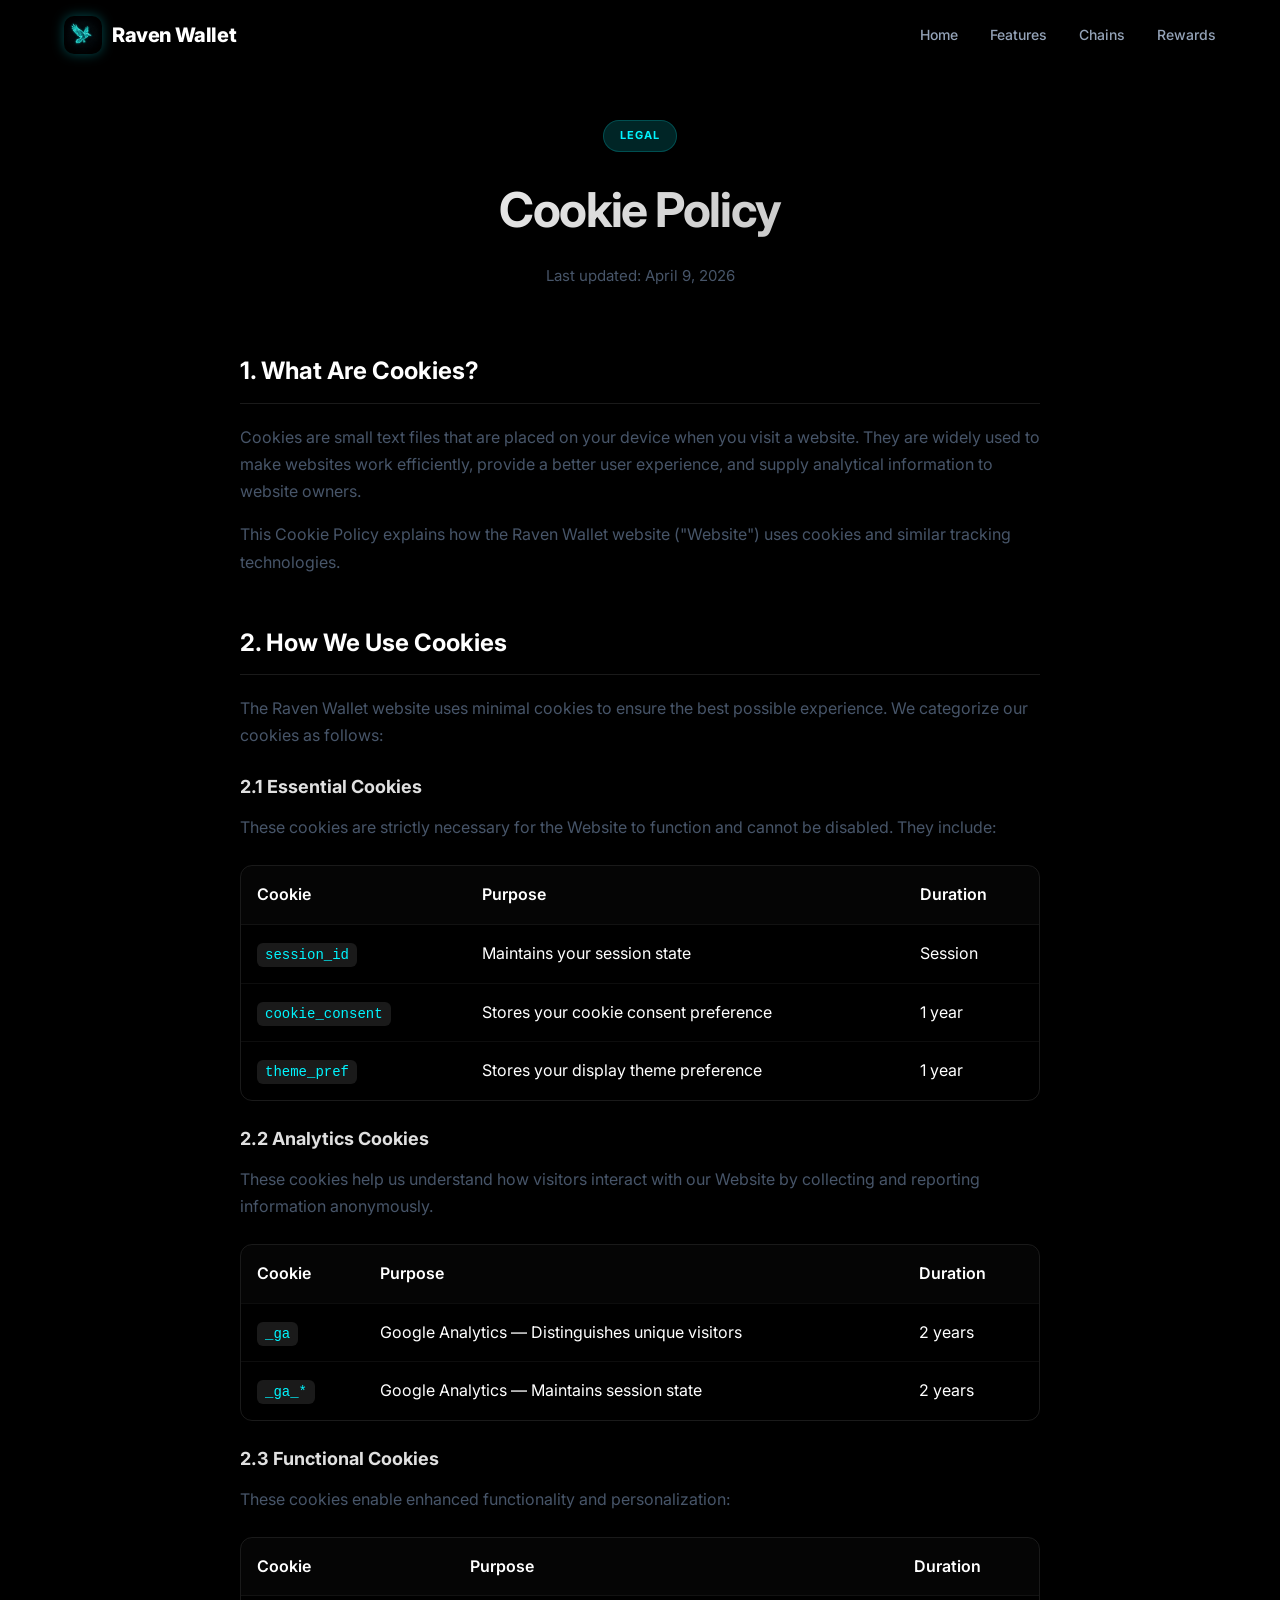
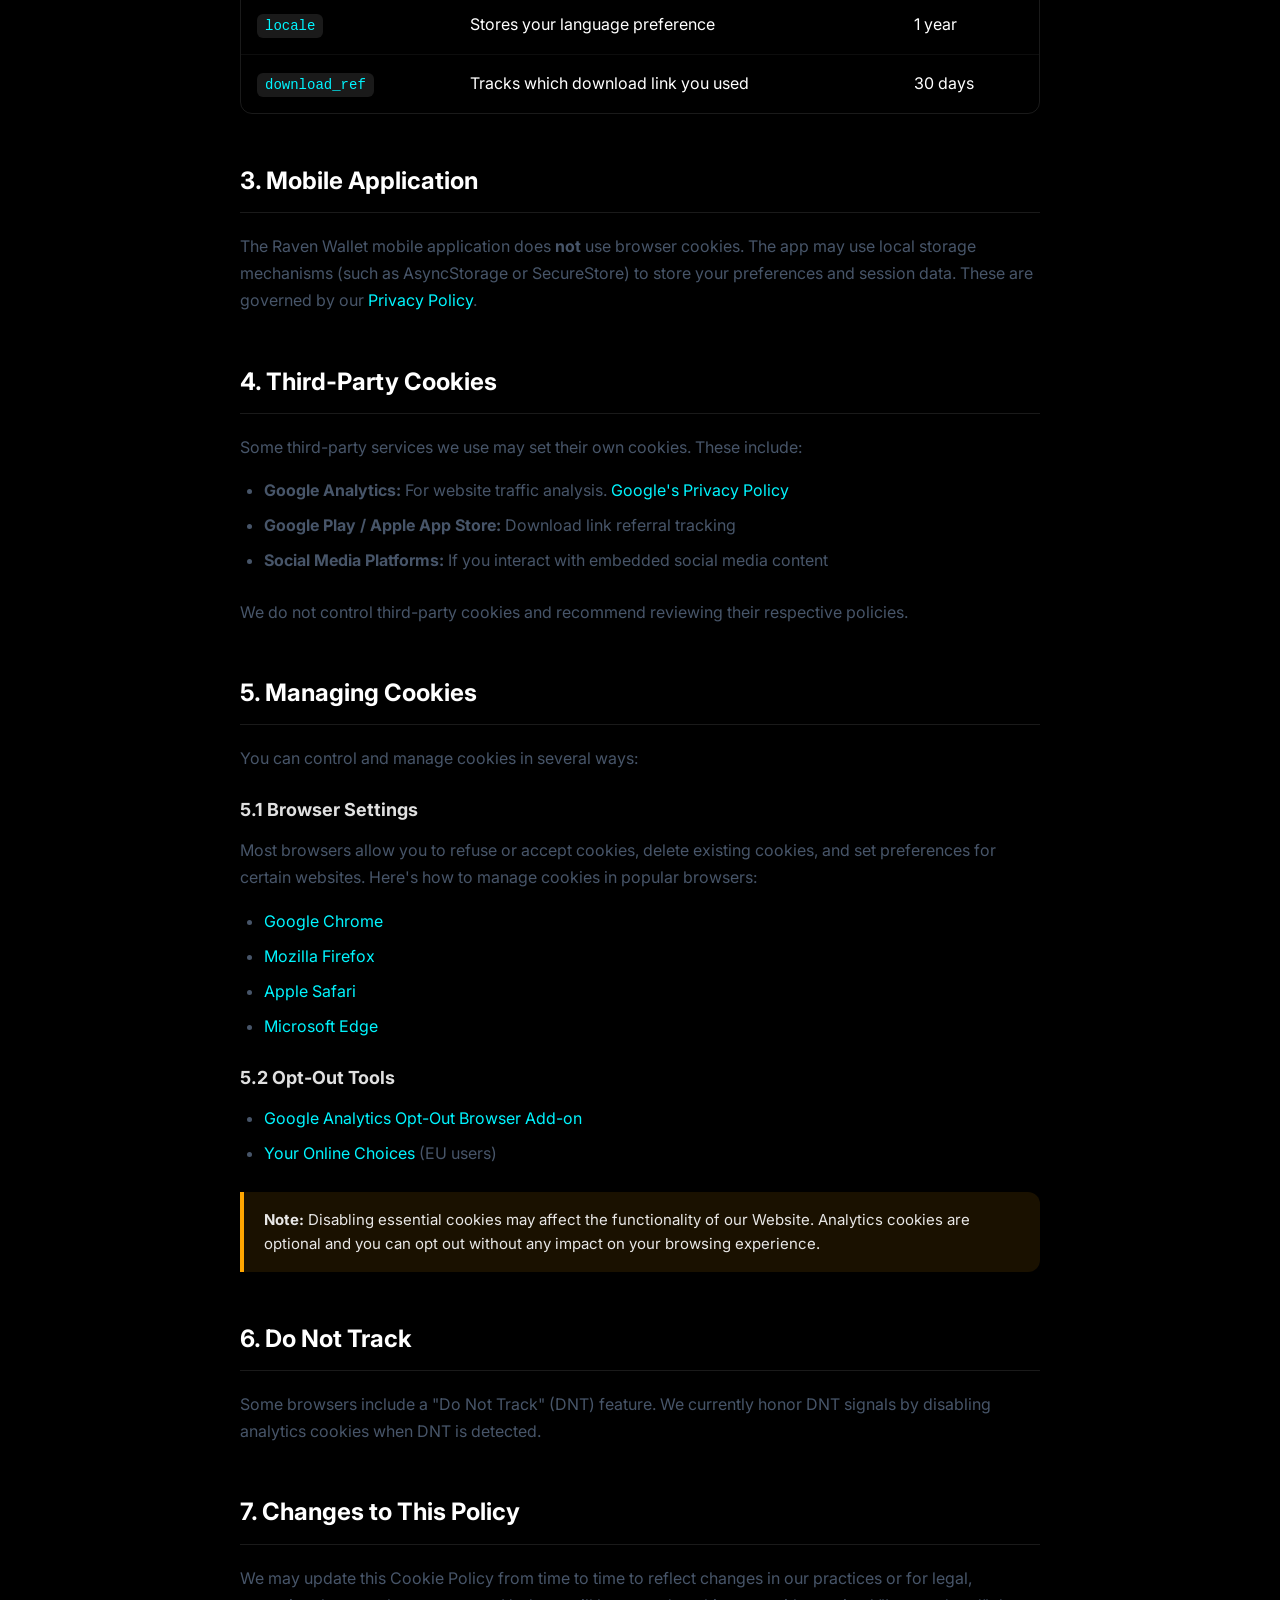
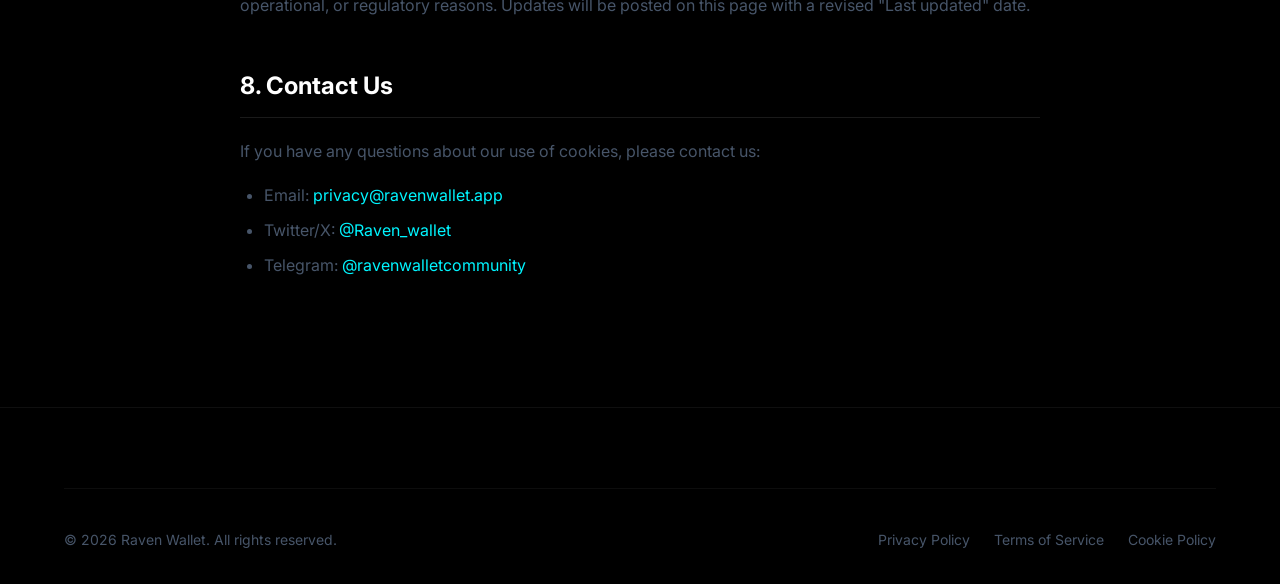
==== commit 255aca64: "Fix logo file paths for Vercel deployment" ====
--- a/cookie-policy.html
+++ b/cookie-policy.html
@@ -16,7 +16,7 @@
     <nav class="nav" id="nav">
         <div class="nav-container">
             <a href="index.html" class="nav-logo">
-                <img src="../Raven-Wallet/assets/images/Ravenlogo.png" alt="Raven Wallet" class="nav-logo-img">
+                <img src="Ravenlogo.jpeg" alt="Raven Wallet" class="nav-logo-img">
                 <span>Raven Wallet</span>
             </a>
             <div class="nav-links">
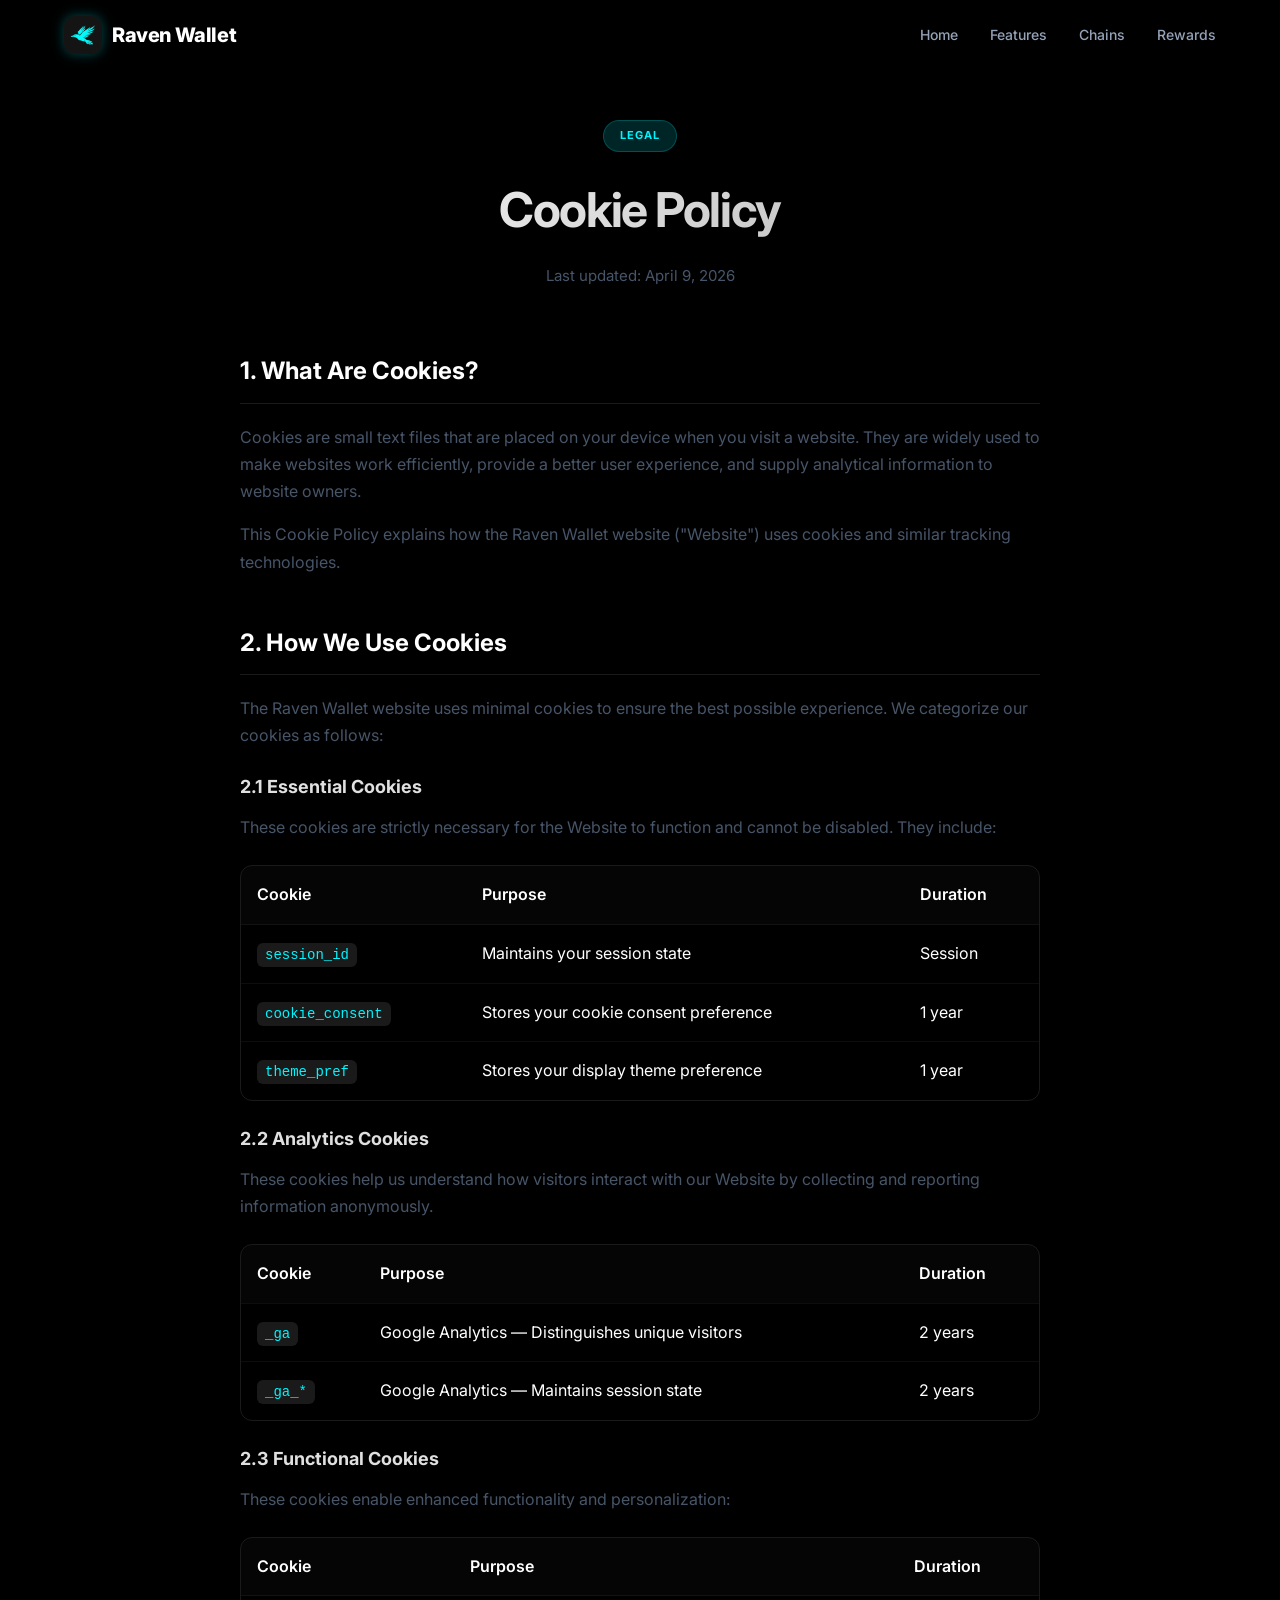
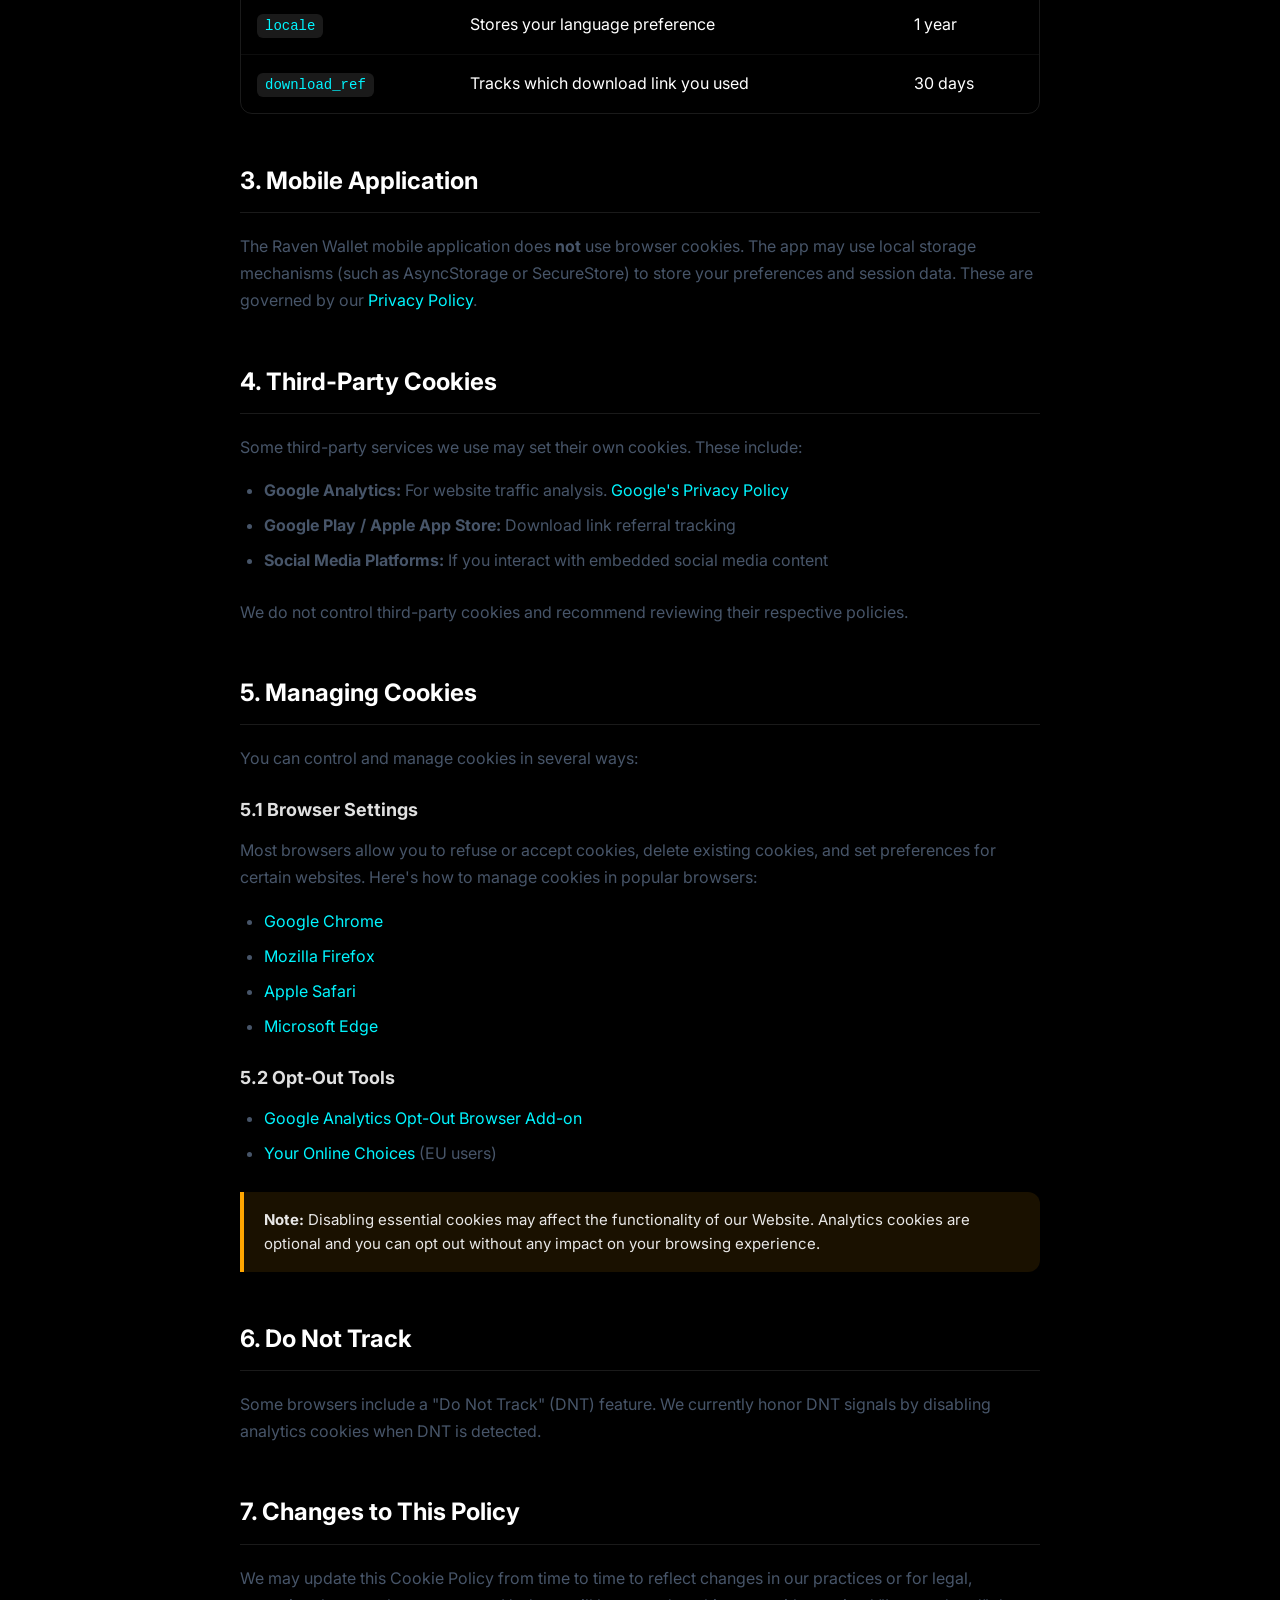
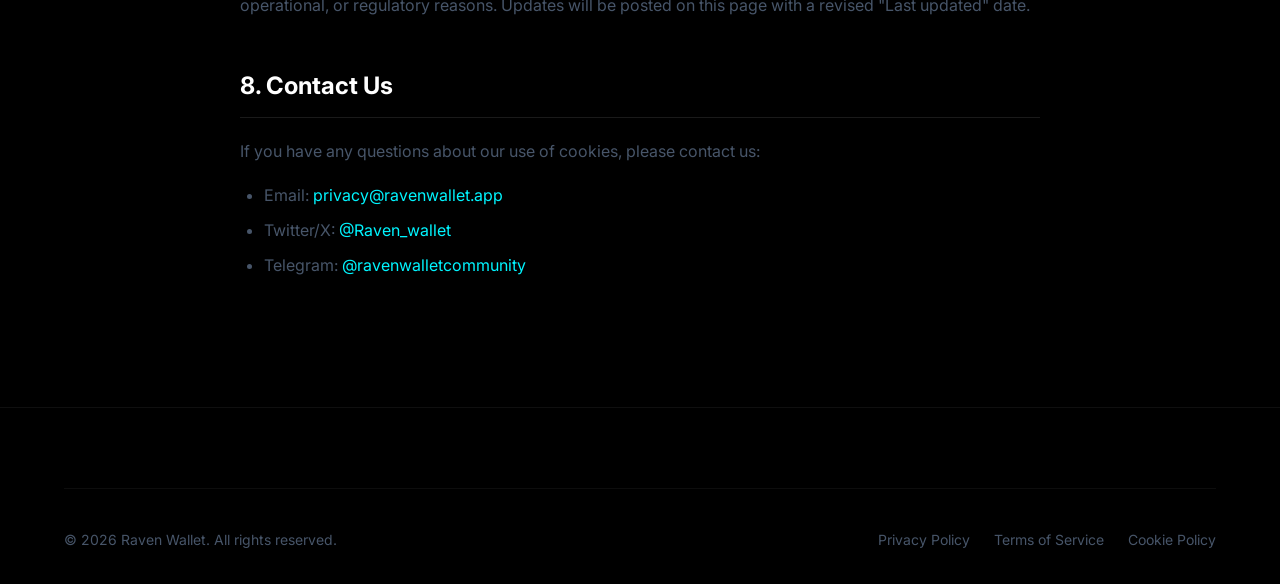
==== commit 27537346: "logo change" ====
--- a/cookie-policy.html
+++ b/cookie-policy.html
@@ -5,7 +5,7 @@
     <meta name="viewport" content="width=device-width, initial-scale=1.0">
     <title>Cookie Policy — Raven Wallet</title>
     <meta name="description" content="Raven Wallet Cookie Policy. Learn about how our website uses cookies and similar technologies.">
-    <link rel="icon" type="image/png" href="../Raven-Wallet/assets/images/raven-app-icon.png">
+    <link rel="icon" type="image/png" href="raven_new_logo.png">
     <link rel="preconnect" href="https://fonts.googleapis.com">
     <link rel="preconnect" href="https://fonts.gstatic.com" crossorigin>
     <link href="https://fonts.googleapis.com/css2?family=Inter:wght@300;400;500;600;700;800;900&display=swap" rel="stylesheet">
@@ -16,7 +16,7 @@
     <nav class="nav" id="nav">
         <div class="nav-container">
             <a href="index.html" class="nav-logo">
-                <img src="Ravenlogo.jpeg" alt="Raven Wallet" class="nav-logo-img">
+                <img src="raven_new_logo.png" alt="Raven Wallet" class="nav-logo-img">
                 <span>Raven Wallet</span>
             </a>
             <div class="nav-links">
--- a/style.css
+++ b/style.css
@@ -415,35 +415,55 @@
     animation: fade-in-up 1s ease-out 0.3s both;
 }
 .phone-mockup {
-    width: 300px;
-    height: 620px;
+    width: 310px;
+    height: 675px;
     background: #0B0B0C;
-    border-radius: 44px;
-    border: 2px solid rgba(255,255,255,0.08);
+    border-radius: 58px;
+    border: 8px solid #1c1c1e;
     box-shadow:
-        0 0 0 1px rgba(0,0,0,0.5),
-        0 40px 80px -20px rgba(0,0,0,0.8),
-        0 0 60px rgba(0, 245, 255, 0.08);
+        0 0 0 2px #3a3a3c,
+        0 40px 100px -20px rgba(0,0,0,0.9),
+        0 80px 160px -40px rgba(20, 241, 149, 0.15);
     overflow: hidden;
     position: relative;
     z-index: 2;
-}
-.phone-notch {
+    transition: transform 0.3s cubic-bezier(0.175, 0.885, 0.32, 1.275);
+    display: flex;
+    flex-direction: column;
+}
+.phone-mockup:hover {
+    transform: scale(1.02) translateY(-10px);
+}
+.phone-screen {
+    flex: 1;
+    background: #0B0B0C;
+    position: relative;
+    overflow: hidden;
+    display: flex;
+    flex-direction: column;
+}
+.phone-screen::after {
+    content: '';
     position: absolute;
-    top: 10px;
-    left: 50%;
-    transform: translateX(-50%);
-    width: 100px;
-    height: 28px;
-    background: #000;
-    border-radius: 0 0 18px 18px;
-    z-index: 10;
-}
-.phone-screen {
-    width: 100%;
+    top: -50%;
+    left: -50%;
+    width: 200%;
     height: 100%;
-    padding: 48px 16px 16px;
-    overflow: hidden;
+    background: linear-gradient(
+        135deg, 
+        rgba(255,255,255,0) 0%, 
+        rgba(255,255,255,0.03) 50%, 
+        rgba(255,255,255,0) 100%
+    );
+    transform: rotate(25deg);
+    pointer-events: none;
+    z-index: 20;
+}
+.mock-app-screen {
+    display: flex;
+    flex-direction: column;
+    flex: 1;
+    background: #0B0B0C;
 }
 .screenshot-screen {
     padding: 0;
@@ -459,161 +479,411 @@
 }
 .mock-app {
     height: 100%;
-}
-.mock-header {
+    display: flex;
+    flex-direction: column;
+    padding: 0 14px;
+    animation: mock-app-load 0.8s ease-out both;
+    position: relative;
+    z-index: 5;
+    background: radial-gradient(ellipse at 50% 0%, rgba(0, 240, 255, 0.12) 0%, transparent 65%);
+}
+
+/* Status Bar */
+.mock-app-top-status {
+    display: flex;
+    justify-content: space-between;
+    align-items: center;
+    padding: 14px 16px 4px;
+    font-size: 12px;
+    color: #fff;
+    font-weight: 700;
+}
+.mock-island {
+    width: 84px;
+    height: 24px;
+    background: #000;
+    border-radius: 14px;
+}
+.mock-status-icons {
+    display: flex;
+    gap: 4px;
+    align-items: center;
+}
+
+/* Top Nav */
+.mock-nav-top {
+    display: flex;
+    justify-content: space-between;
+    align-items: center;
+    padding: 8px 0;
+}
+.mock-profile-btn {
+    width: 32px;
+    height: 32px;
+    background: rgba(255,255,255,0.05);
+    border: 1px solid rgba(0, 245, 255, 0.2);
+    border-radius: 8px;
+    display: flex;
+    align-items: center;
+    justify-content: center;
+    color: var(--primary);
+}
+.mock-top-actions {
+    display: flex;
+    gap: 8px;
+}
+.mock-notif-btn, .mock-settings-btn {
+    width: 32px;
+    height: 32px;
+    background: rgba(255,255,255,0.05);
+    border: 1px solid rgba(255,255,255,0.1);
+    border-radius: 8px;
+    display: flex;
+    align-items: center;
+    justify-content: center;
+    position: relative;
+}
+.mock-notif-btn .dot {
+    position: absolute;
+    top: 6px;
+    right: 6px;
+    width: 6px;
+    height: 6px;
+    background: #FF0055;
+    border-radius: 50%;
+    border: 1.5px solid #050505;
+}
+
+/* Pill Status */
+.mock-systems-status {
+    align-self: center;
+    padding: 4px 10px;
+    background: rgba(10, 10, 10, 0.6);
+    border: 1px solid rgba(255,255,255,0.06);
+    border-radius: 100px;
+    font-size: 7px;
+    font-weight: 800;
+    color: rgba(255,255,255,0.55);
+    margin: 6px 0;
+    display: flex;
+    align-items: center;
+    gap: 6px;
+    letter-spacing: 0.06em;
+}
+.status-dot {
+    width: 5px;
+    height: 5px;
+    background: #00f56d;
+    border-radius: 50%;
+    box-shadow: 0 0 6px rgba(0, 245, 109, 0.4);
+    animation: pulse-dot 2s ease-in-out infinite;
+}
+@keyframes pulse-dot {
+    0%, 100% { transform: scale(1); opacity: 1; box-shadow: 0 0 6px rgba(0, 245, 109, 0.6); }
+    50% { transform: scale(1.2); opacity: 0.8; box-shadow: 0 0 12px rgba(0, 245, 109, 0.4); }
+}
+
+/* Backup Card */
+.mock-backup-card {
+    display: flex;
+    align-items: center;
+    gap: 10px;
+    padding: 10px 12px;
+    background: rgba(255, 0, 85, 0.04);
+    backdrop-filter: blur(10px);
+    border: 1px solid rgba(255, 0, 85, 0.15);
+    border-radius: 14px;
+    margin: 6px 0 14px;
+    box-shadow: 0 8px 32px -4px rgba(255, 0, 85, 0.05);
+}
+.mock-backup-icon {
+    font-size: 16px;
+}
+.mock-backup-text {
+    flex: 1;
+    display: flex;
+    flex-direction: column;
+}
+.mock-backup-text strong {
+    font-size: 10px;
+    color: #F8005A;
+    margin-bottom: 1px;
+    font-weight: 800;
+}
+.mock-backup-text span {
+    font-size: 8px;
+    color: rgba(255,255,255,0.5);
+    line-height: 1.3;
+    font-weight: 500;
+}
+.mock-backup-arrow {
+    color: #FF0055;
+    font-size: 14px;
+}
+
+/* Balance Card */
+.mock-balance-card {
+    padding: 22px 16px 18px;
+    background: rgba(255, 255, 255, 0.02);
+    border: 1px solid rgba(0, 240, 255, 0.12);
+    border-radius: 22px;
     text-align: center;
-    padding: 12px 0 20px;
-}
-.mock-greeting {
-    font-size: 12px;
-    color: var(--text-muted);
-    margin-bottom: 8px;
-}
-.mock-balance-label {
-    font-size: 11px;
-    color: var(--text-secondary);
-    margin-bottom: 4px;
-    text-transform: uppercase;
-    letter-spacing: 0.08em;
-}
-.mock-balance {
-    font-size: 32px;
-    font-weight: 900;
-    letter-spacing: -0.02em;
-}
-.mock-balance span {
-    font-size: 20px;
-    color: var(--text-secondary);
-}
-.mock-change {
-    font-size: 13px;
-    font-weight: 600;
-    margin-top: 6px;
-}
-.mock-change.positive {
-    color: var(--success);
-}
-.mock-actions {
+    margin-bottom: 16px;
+    box-shadow: 0 10px 40px -10px rgba(0,0,0,0.5);
+}
+.balance-label {
+    font-size: 8px;
+    font-weight: 800;
+    color: rgba(255,255,255,0.35);
+    letter-spacing: 0.15em;
+    display: block;
+    margin-bottom: 6px;
+}
+.mock-main-balance {
+    font-size: 34px;
+    font-weight: 800;
+    color: #fff;
+    margin: 0 0 10px;
+    letter-spacing: -0.03em;
+}
+.mock-balance-gain {
+    display: inline-flex;
+    align-items: center;
+    gap: 3px;
+    padding: 4px 10px;
+    background: rgba(0, 240, 255, 0.08);
+    color: #00F0FF;
+    border-radius: 100px;
+    font-size: 9px;
+    font-weight: 700;
+}
+
+/* Action Grid */
+.mock-main-actions {
     display: grid;
     grid-template-columns: repeat(4, 1fr);
     gap: 8px;
-    margin: 16px 0;
-}
-.mock-action {
+    margin-bottom: 20px;
+}
+.m-action {
     display: flex;
     flex-direction: column;
     align-items: center;
     gap: 6px;
-    font-size: 11px;
-    color: var(--text-secondary);
-}
-.mock-action-icon {
-    width: 44px;
-    height: 44px;
-    border-radius: 14px;
+}
+.m-icon {
+    width: 48px;
+    height: 48px;
+    border-radius: 16px;
+    background: rgba(255,255,255,0.03);
+    display: flex;
+    align-items: center;
+    justify-content: center;
+}
+.m-action.receive .m-icon { border: 1px solid #00F0FF; color: #00F0FF; background: rgba(0, 240, 255, 0.03); }
+.m-action.send .m-icon { border: 1px solid #F8005A; color: #F8005A; background: rgba(248, 0, 90, 0.03); }
+.m-action.swap .m-icon { border: 1px solid #00F0FF; color: #00F0FF; background: rgba(0, 240, 255, 0.03); }
+.m-action.more .m-icon { border: 1px solid rgba(255, 255, 255, 0.1); color: #fff; background: rgba(255, 255, 255, 0.03); }
+
+.m-action span {
+    font-size: 7px;
+    font-weight: 800;
+    letter-spacing: 0.08em;
+}
+.m-action.receive span { color: #00F0FF; opacity: 0.9; }
+.m-action.send span { color: #F8005A; opacity: 0.9; }
+.m-action.swap span { color: #00F0FF; opacity: 0.9; }
+.m-action.more span { color: rgba(255,255,255,0.6); }
+
+/* Tabs */
+.mock-tabs-row {
+    display: flex;
+    justify-content: space-between;
+    align-items: center;
+}
+.mock-tabs {
+    display: flex;
+    gap: 4px;
+    padding: 3px;
+    background: rgba(255,255,255,0.04);
+    border-radius: 10px;
+}
+.mock-tabs span {
+    padding: 6px 16px;
+    font-size: 10px;
+    font-weight: 700;
+    border-radius: 8px;
+    color: rgba(255,255,255,0.4);
+}
+.mock-tabs span.active {
+    background: #00F0FF;
+    color: #000;
+    box-shadow: 0 0 10px rgba(0, 240, 255, 0.3);
+}
+.mock-secondary-actions {
+    display: flex;
+    gap: 6px;
+}
+.s-action {
+    width: 28px;
+    height: 28px;
     background: rgba(255,255,255,0.05);
-    border: 1px solid var(--border);
-    display: flex;
-    align-items: center;
-    justify-content: center;
-    font-size: 16px;
-}
-.mock-assets-header {
-    display: flex;
-    justify-content: space-between;
-    align-items: center;
-    font-size: 14px;
-    font-weight: 700;
-    margin: 16px 0 10px;
-}
-.mock-see-all {
-    font-size: 12px;
-    color: var(--primary);
-    font-weight: 500;
-}
-.mock-asset {
+    border-radius: 8px;
+    display: flex;
+    align-items: center;
+    justify-content: center;
+    color: #fff;
+}
+
+/* Bottom Nav */
+.mock-bottom-nav {
+    position: absolute;
+    bottom: 10px;
+    left: 8px;
+    right: 8px;
+    height: 62px;
+    background: rgba(10, 10, 10, 0.92);
+    backdrop-filter: blur(25px);
+    border: 1px solid rgba(255,255,255,0.08);
+    border-radius: 24px;
+    display: grid;
+    grid-template-columns: repeat(5, 1fr);
+    align-items: center;
+    padding: 0 4px;
+    z-index: 30;
+}
+.b-nav-item {
+    display: flex;
+    flex-direction: column;
+    align-items: center;
+    gap: 4px;
+    color: rgba(255,255,255,0.45);
+}
+.b-icon-wrap {
+    width: 36px;
+    height: 36px;
+    border-radius: 12px;
+    display: flex;
+    align-items: center;
+    justify-content: center;
+    transition: all 0.2s ease;
+}
+.b-nav-item.active {
+    color: #00F0FF;
+}
+.b-nav-item.active .b-icon-wrap {
+    background: rgba(0, 240, 255, 0.08);
+    border: 1px solid rgba(0, 240, 255, 0.15);
+}
+.b-nav-item span {
+    font-size: 8px;
+    font-weight: 600;
+}
+
+/* Token List */
+.mock-token-list {
+    display: flex;
+    flex-direction: column;
+    gap: 6px;
+    margin-top: 12px;
+    padding-bottom: 70px;
+}
+.mock-token-item {
     display: flex;
     align-items: center;
     gap: 10px;
     padding: 10px;
-    border-radius: var(--radius-md);
     background: rgba(255,255,255,0.02);
-    margin-bottom: 6px;
-}
-.mock-asset-icon {
-    width: 36px;
-    height: 36px;
-    border-radius: 10px;
-    display: flex;
-    align-items: center;
-    justify-content: center;
-    font-weight: 800;
-    font-size: 14px;
-    color: #000;
-}
-.mock-asset-icon.eth { background: #627EEA; }
-.mock-asset-icon.sol { background: linear-gradient(135deg, #9945FF, #14F195); }
-.mock-asset-icon.ton { background: #0098EA; }
-.mock-asset-icon.sui { background: #4DA2FF; }
-.mock-asset-info {
+    border: 1px solid rgba(255,255,255,0.05);
+    border-radius: 14px;
+    transition: background 0.2s;
+}
+img.mock-token-icon {
+    width: 32px;
+    height: 32px;
+    border-radius: 50%;
+    object-fit: cover;
+    flex-shrink: 0;
+}
+.mock-token-info {
     flex: 1;
+    display: flex;
+    justify-content: space-between;
+    align-items: center;
+}
+.mock-token-name {
     display: flex;
     flex-direction: column;
     gap: 2px;
 }
-.mock-asset-name {
-    font-size: 13px;
-    font-weight: 600;
-}
-.mock-asset-chain {
-    font-size: 11px;
-    color: var(--text-muted);
-}
-.mock-asset-values {
-    text-align: right;
+.mock-token-symbol {
+    font-size: 10px;
+    font-weight: 800;
+    color: #fff;
+}
+.mock-token-fullname {
+    font-size: 7px;
+    color: rgba(255,255,255,0.4);
+    font-weight: 500;
+}
+.mock-token-value {
     display: flex;
     flex-direction: column;
+    align-items: flex-end;
     gap: 2px;
 }
-.mock-asset-amount {
-    font-size: 13px;
-    font-weight: 600;
-}
-.mock-asset-qty {
-    font-size: 11px;
-    color: var(--text-muted);
-}
-
-/* Floating chain orbs */
+.mock-token-price {
+    font-size: 10px;
+    font-weight: 700;
+    color: #fff;
+}
+.mock-token-change {
+    font-size: 7px;
+    font-weight: 700;
+}
+.mock-token-change.positive {
+    color: #14F195;
+}
+
+/* Animations */
+@keyframes mock-app-load {
+    from { opacity: 0; filter: blur(10px); }
+    to { opacity: 1; filter: blur(0); }
+}
+
+/* Floating Elements Positioning */
 .floating-chain {
     position: absolute;
-    z-index: 1;
-    animation: float 6s ease-in-out infinite;
-}
-.chain-orb {
-    width: 48px;
-    height: 48px;
-    border-radius: 14px;
-    display: flex;
-    align-items: center;
-    justify-content: center;
-    font-weight: 800;
-    font-size: 18px;
-    color: #000;
-    box-shadow: 0 8px 24px rgba(0,0,0,0.4);
-    backdrop-filter: blur(10px);
-}
-.chain-orb.ton { background: rgba(0, 152, 234, 0.9); }
-.chain-orb.sol { background: linear-gradient(135deg, #9945FF, #14F195); }
-.chain-orb.sui { background: rgba(77, 162, 255, 0.9); }
-.chain-orb.eth { background: rgba(98, 126, 234, 0.9); }
-.chain-orb.bnb { background: rgba(243, 186, 47, 0.9); color: #000; }
-
-.chain-1 { top: 15%; left: -10%; animation-delay: 0s; }
-.chain-2 { top: 40%; right: -8%; animation-delay: 1.5s; }
-.chain-3 { bottom: 25%; left: -5%; animation-delay: 3s; }
-.chain-4 { top: 8%; right: 5%; animation-delay: 0.8s; }
-.chain-5 { bottom: 10%; right: -10%; animation-delay: 2.2s; }
+    width: 60px;
+    height: 60px;
+    border-radius: 50%;
+    background: rgba(255, 255, 255, 0.05);
+    backdrop-filter: blur(8px);
+    border: 1px solid rgba(255, 255, 255, 0.1);
+    display: flex;
+    align-items: center;
+    justify-content: center;
+    box-shadow: 0 10px 30px rgba(0,0,0,0.5);
+    z-index: 10;
+    animation: float-orb 6s ease-in-out infinite;
+}
+
+@keyframes float-orb {
+    0%, 100% { transform: translateY(0) rotate(0); }
+    50% { transform: translateY(-15px) rotate(5deg); }
+}
+
+.chain-1 { top: 15%; left: -10%; animation-delay: 0s; z-index: 1; filter: blur(1px); }
+.chain-2 { top: 45%; right: -8%; animation-delay: -1s; z-index: 20; }
+.chain-3 { bottom: 25%; left: -5%; animation-delay: -2s; z-index: 20; }
+.chain-4 { top: 8%; right: -5%; animation-delay: -3s; z-index: 1; filter: blur(2px); }
+.chain-5 { bottom: 10%; right: -12%; animation-delay: -4s; z-index: 1; }
+
+.chain-orb-img {
+    width: 32px;
+    height: 32px;
+    object-fit: contain;
+}
 
 /* ── CHAINS MARQUEE ────────────────────────────────────────── */
 .chains-marquee {
@@ -648,6 +918,54 @@
     background: var(--primary);
     opacity: 0.4;
     flex-shrink: 0;
+}
+
+/* ── TRUSTED BY SECTION ──────────────────────────────────────── */
+.trusted-section {
+    padding: 60px 0;
+    border-bottom: 1px solid var(--border);
+    background: radial-gradient(ellipse at top, rgba(0, 245, 255, 0.03) 0%, transparent 70%);
+}
+.trusted-title {
+    text-align: center;
+    font-size: 16px;
+    font-weight: 500;
+    color: var(--text-secondary);
+    max-width: 700px;
+    margin: 0 auto 40px;
+    line-height: 1.6;
+}
+.trusted-grid {
+    display: flex;
+    flex-wrap: wrap;
+    justify-content: center;
+    align-items: center;
+    gap: 32px 48px;
+}
+.trusted-item {
+    display: flex;
+    align-items: center;
+    gap: 12px;
+    opacity: 0.6;
+    transition: var(--transition);
+    filter: grayscale(100%);
+}
+.trusted-item:hover {
+    opacity: 1;
+    filter: grayscale(0%);
+    transform: translateY(-2px);
+}
+.trusted-logo {
+    width: 28px;
+    height: 28px;
+    border-radius: 50%;
+    object-fit: cover;
+}
+.trusted-item span {
+    font-size: 15px;
+    font-weight: 600;
+    color: var(--text-primary);
+    white-space: nowrap;
 }
 
 /* ── SECTIONS COMMON ───────────────────────────────────────── */
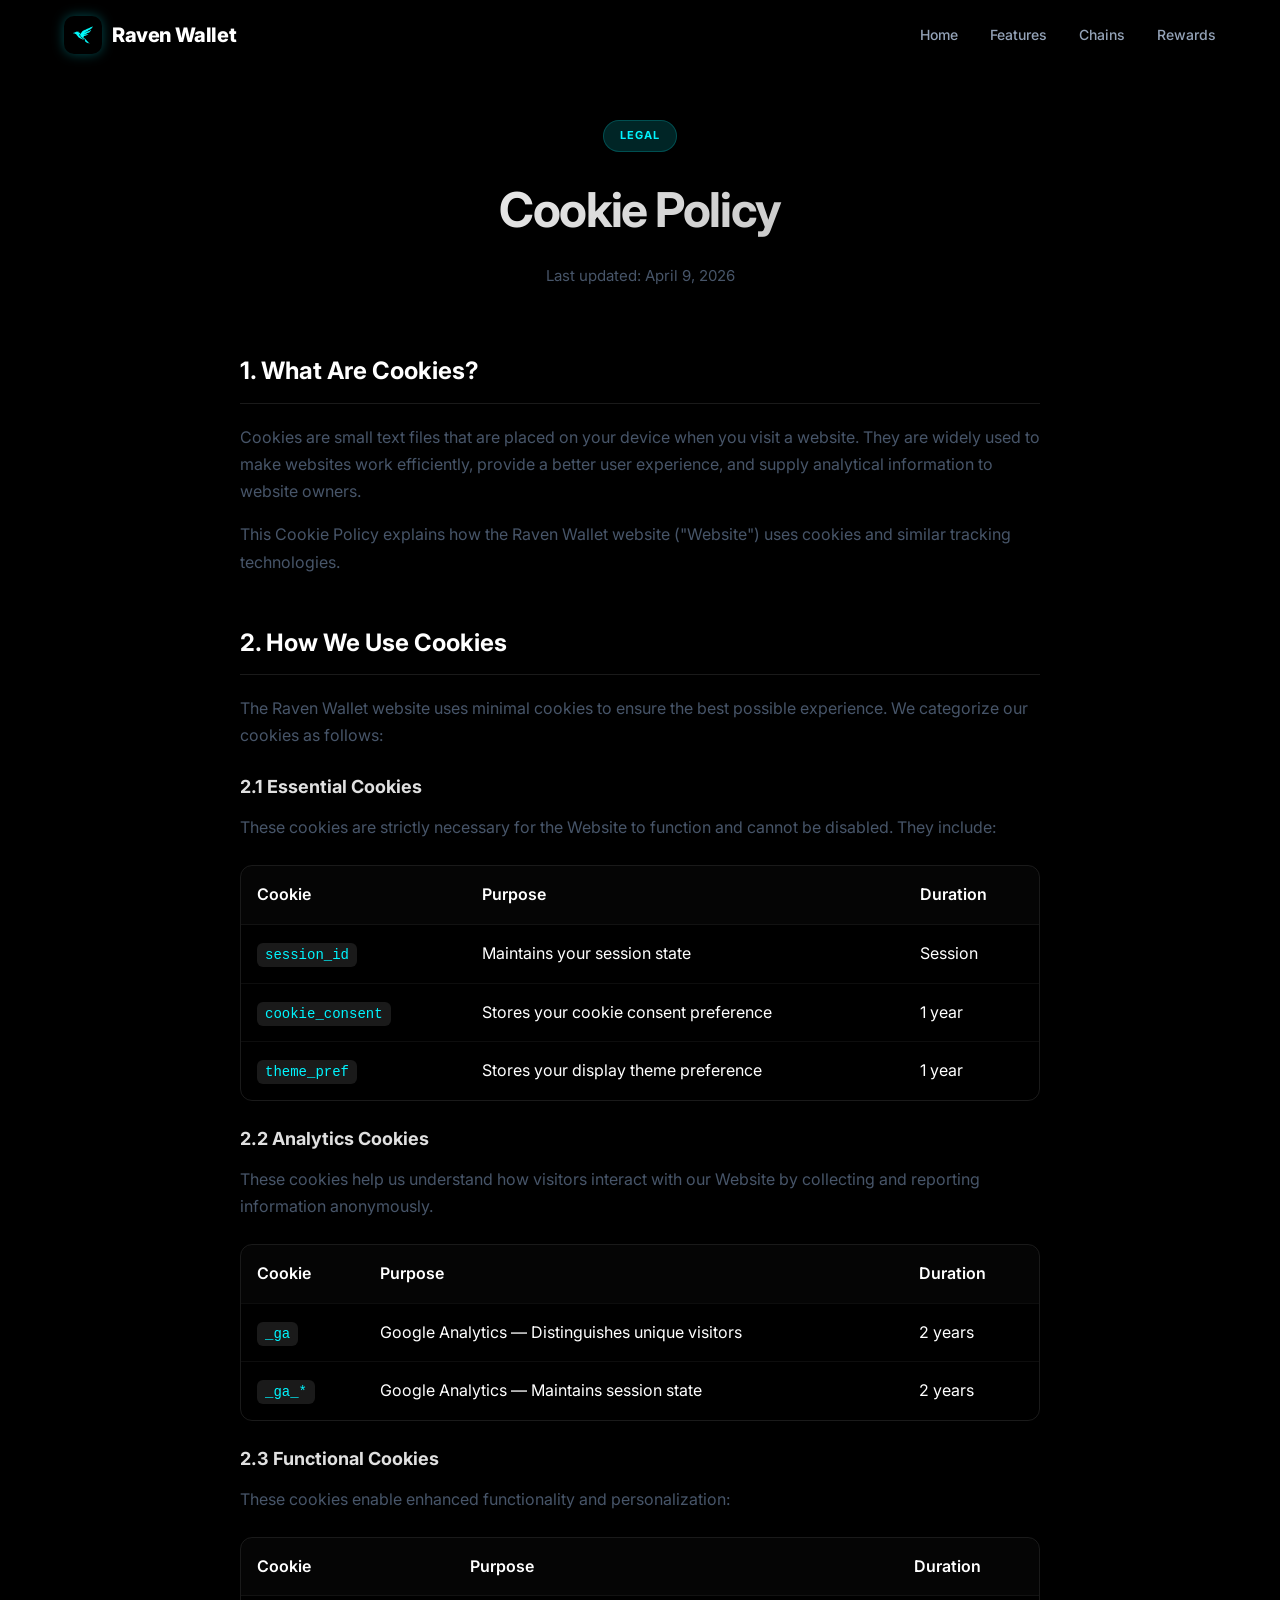
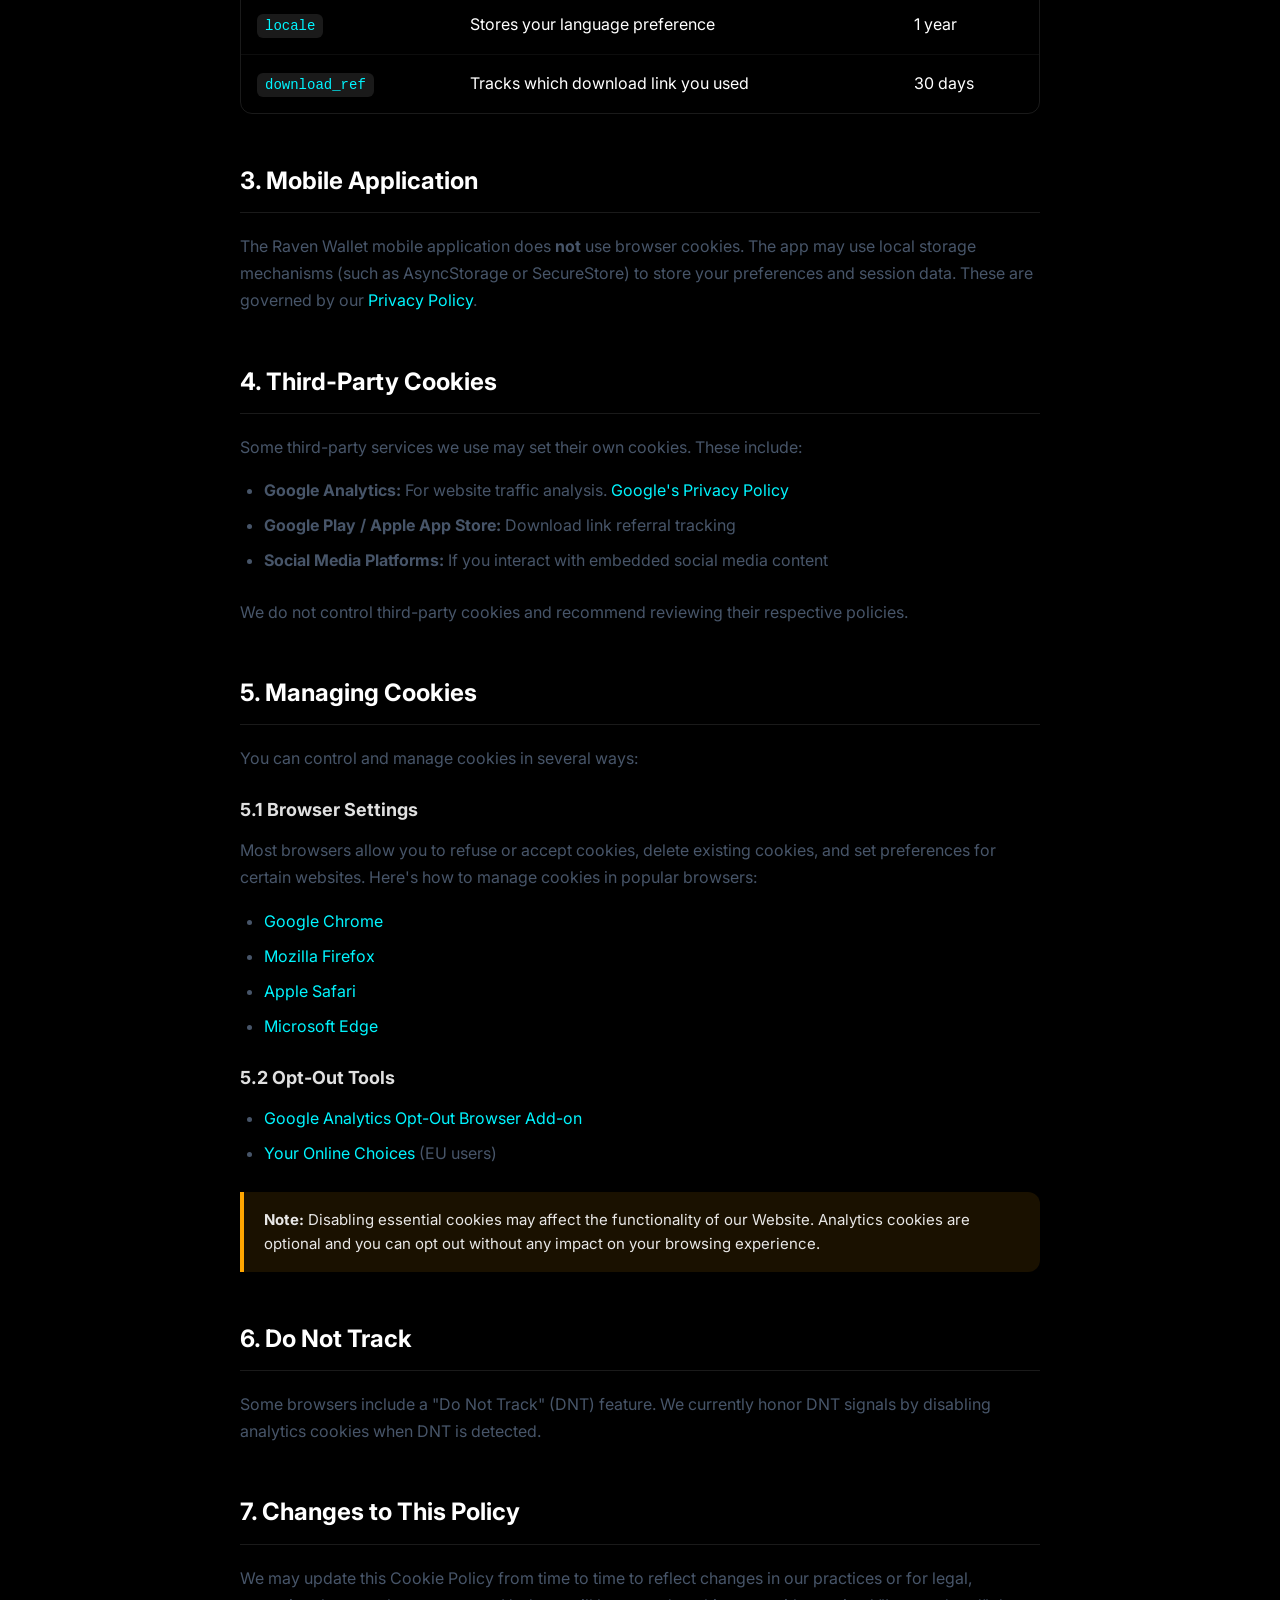
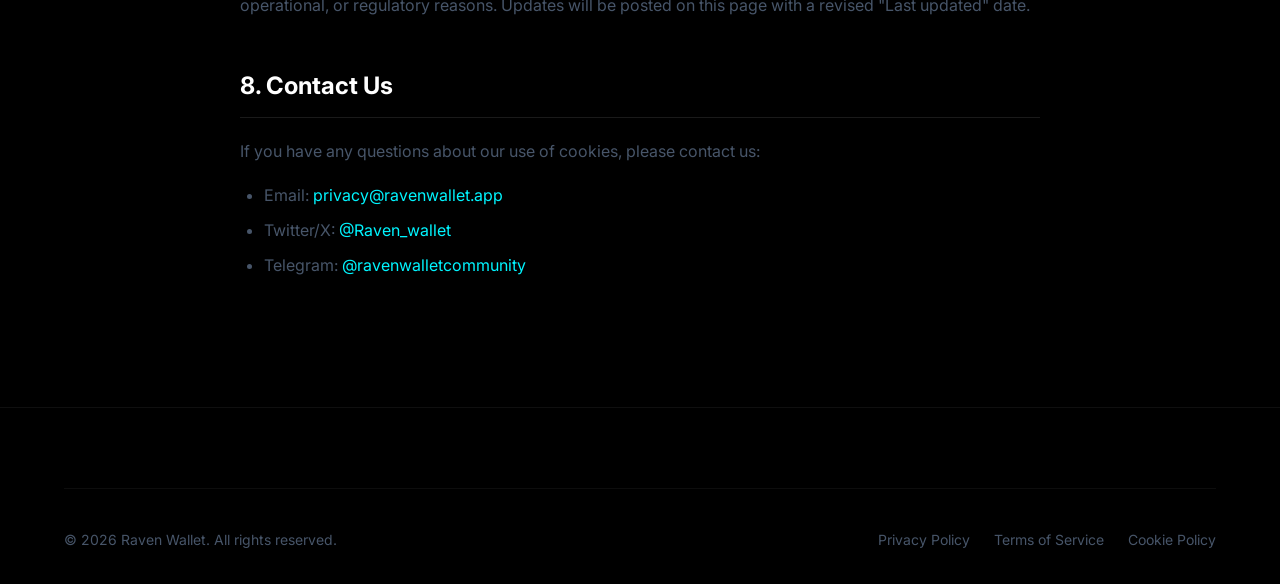
==== commit 600ebd86: "community" ====
--- a/cookie-policy.html
+++ b/cookie-policy.html
@@ -5,7 +5,7 @@
     <meta name="viewport" content="width=device-width, initial-scale=1.0">
     <title>Cookie Policy — Raven Wallet</title>
     <meta name="description" content="Raven Wallet Cookie Policy. Learn about how our website uses cookies and similar technologies.">
-    <link rel="icon" type="image/png" href="raven_new_logo.png">
+    <link rel="icon" type="image/png" href="assets/raven_original_logo.png">
     <link rel="preconnect" href="https://fonts.googleapis.com">
     <link rel="preconnect" href="https://fonts.gstatic.com" crossorigin>
     <link href="https://fonts.googleapis.com/css2?family=Inter:wght@300;400;500;600;700;800;900&display=swap" rel="stylesheet">
@@ -16,7 +16,7 @@
     <nav class="nav" id="nav">
         <div class="nav-container">
             <a href="index.html" class="nav-logo">
-                <img src="raven_new_logo.png" alt="Raven Wallet" class="nav-logo-img">
+                <img src="assets/raven_original_logo.png" alt="Raven Wallet" class="nav-logo-img">
                 <span>Raven Wallet</span>
             </a>
             <div class="nav-links">
--- a/style.css
+++ b/style.css
@@ -1080,6 +1080,15 @@
     line-height: 1.7;
     margin-bottom: 20px;
 }
+.bento-supporting-text {
+    font-size: 13px;
+    color: var(--primary);
+    line-height: 1.5;
+    margin-bottom: 24px;
+    padding-left: 12px;
+    border-left: 2px solid var(--primary);
+    opacity: 0.8;
+}
 .bento-tags {
     display: flex;
     flex-wrap: wrap;
@@ -1163,6 +1172,87 @@
 .bm-dot.eth { background: #627EEA; }
 .bm-dot.sol { background: #14F195; }
 .bm-dot.ton { background: #0098EA; }
+
+/* Payment mock */
+.payment-mock {
+    padding: 24px;
+    background: rgba(255, 255, 255, 0.02);
+    border: 1px solid rgba(0, 245, 255, 0.1);
+    border-radius: 16px;
+    position: relative;
+    overflow: hidden;
+}
+.p-row {
+    display: flex;
+    justify-content: space-between;
+    align-items: center;
+    margin-bottom: 16px;
+}
+.p-bank {
+    font-size: 12px;
+    font-weight: 800;
+    color: rgba(255,255,255,0.5);
+    letter-spacing: 0.05em;
+}
+.p-status {
+    font-size: 10px;
+    font-weight: 800;
+    color: var(--primary);
+    background: var(--primary-dim);
+    padding: 4px 10px;
+    border-radius: 100px;
+    letter-spacing: 0.02em;
+}
+.p-amount {
+    font-size: 28px;
+    font-weight: 900;
+    margin-bottom: 16px;
+    letter-spacing: -0.02em;
+}
+.p-amount span {
+    font-size: 14px;
+    color: var(--text-muted);
+    font-weight: 600;
+    margin-left: 4px;
+}
+.p-progress {
+    height: 6px;
+    background: rgba(255,255,255,0.05);
+    border-radius: 100px;
+    margin-bottom: 12px;
+    overflow: hidden;
+    position: relative;
+}
+.p-fill {
+    height: 100%;
+    width: 40%;
+    background: var(--primary);
+    border-radius: 100px;
+    position: absolute;
+    left: 0;
+    top: 0;
+    box-shadow: 0 0 15px var(--primary);
+    animation: p-loading 2s infinite cubic-bezier(0.65, 0, 0.35, 1);
+}
+@keyframes p-loading {
+    0% { left: -40%; }
+    100% { left: 110%; }
+}
+.p-note {
+    font-size: 11px;
+    color: var(--text-muted);
+    font-weight: 600;
+    display: flex;
+    align-items: center;
+    gap: 6px;
+}
+.p-note::before {
+    content: '';
+    width: 6px;
+    height: 6px;
+    background: #FF0055;
+    border-radius: 50%;
+}
 
 /* Token list mock */
 .bento-visual-sm {
@@ -1386,31 +1476,48 @@
 }
 .chain-grid {
     display: grid;
-    grid-template-columns: repeat(auto-fill, minmax(140px, 1fr));
-    gap: 16px;
+    grid-template-columns: repeat(auto-fill, minmax(110px, 1fr));
+    gap: 12px;
+}
+.chains-supporting-text {
+    margin-top: 48px;
+    text-align: center;
+    font-size: 14px;
+    color: var(--text-muted);
+    max-width: 600px;
+    margin-left: auto;
+    margin-right: auto;
+    line-height: 1.6;
+    opacity: 0.8;
 }
 .chain-card {
     display: flex;
     flex-direction: column;
     align-items: center;
-    gap: 12px;
-    padding: 28px 16px;
-    background: var(--bg-card);
-    border: 1px solid var(--border);
+    gap: 10px;
+    padding: 16px 12px;
+    background: rgba(255, 255, 255, 0.02);
+    border: 1px solid rgba(255, 255, 255, 0.05);
     border-radius: var(--radius-lg);
-    transition: var(--transition);
+    transition: var(--transition-fast);
     cursor: default;
+    backdrop-filter: blur(10px);
 }
 .chain-card:hover {
-    transform: translateY(-6px);
-    border-color: var(--border-hover);
-    background: var(--bg-card-hover);
-    box-shadow: 0 20px 40px rgba(0,0,0,0.4);
+    transform: translateY(-4px);
+    border-color: rgba(0, 245, 255, 0.3);
+    background: rgba(0, 245, 255, 0.05);
+    box-shadow: 0 10px 30px rgba(0,0,0,0.5);
 }
 .chain-card span {
-    font-size: 13px;
-    font-weight: 600;
-    color: var(--text-secondary);
+    font-size: 11px;
+    font-weight: 700;
+    color: var(--text-muted);
+    letter-spacing: 0.02em;
+    transition: var(--transition-fast);
+}
+.chain-card:hover span {
+    color: var(--text-primary);
 }
 .chain-icon {
     width: 48px;
@@ -2150,14 +2257,16 @@
 
 /* Chain grid real logos */
 .chain-card-logo {
-    width: 48px;
-    height: 48px;
-    border-radius: 14px;
-    object-fit: cover;
-    transition: var(--transition);
+    width: 32px;
+    height: 32px;
+    border-radius: 10px;
+    object-fit: contain;
+    transition: var(--transition-fast);
+    filter: grayscale(0.2) opacity(0.8);
 }
 .chain-card:hover .chain-card-logo {
-    transform: scale(1.1);
+    transform: scale(1.05);
+    filter: grayscale(0) opacity(1);
 }
 
 /* Stellar logo needs inversion on dark backgrounds */
@@ -2702,3 +2811,51 @@
     filter: drop-shadow(0 0 4px rgba(0, 245, 255, 0.4));
 }
 
+/* ── GLOBAL COVERAGE SECTION ────────────────────────────── */
+.global-section {
+    padding: 120px 0;
+    background: radial-gradient(circle at bottom right, rgba(0, 245, 255, 0.05) 0%, transparent 50%);
+}
+.country-grid {
+    display: grid;
+    grid-template-columns: repeat(auto-fill, minmax(200px, 1fr));
+    gap: 16px;
+    margin-top: 40px;
+}
+.country-card {
+    display: flex;
+    align-items: center;
+    gap: 16px;
+    padding: 16px 20px;
+    background: var(--bg-card);
+    border: 1px solid var(--border);
+    border-radius: var(--radius-lg);
+    transition: var(--transition-fast);
+}
+.country-card:hover {
+    background: var(--bg-card-hover);
+    border-color: var(--border-hover);
+    transform: translateY(-2px);
+    box-shadow: var(--card-shadow-hover);
+}
+.country-flag {
+    font-size: 24px;
+    line-height: 1;
+}
+.country-info {
+    display: flex;
+    flex-direction: column;
+    gap: 2px;
+}
+.country-name {
+    font-size: 14px;
+    font-weight: 700;
+    color: var(--text-primary);
+}
+.country-currency {
+    font-size: 11px;
+    font-weight: 600;
+    color: var(--text-muted);
+}
+
+
